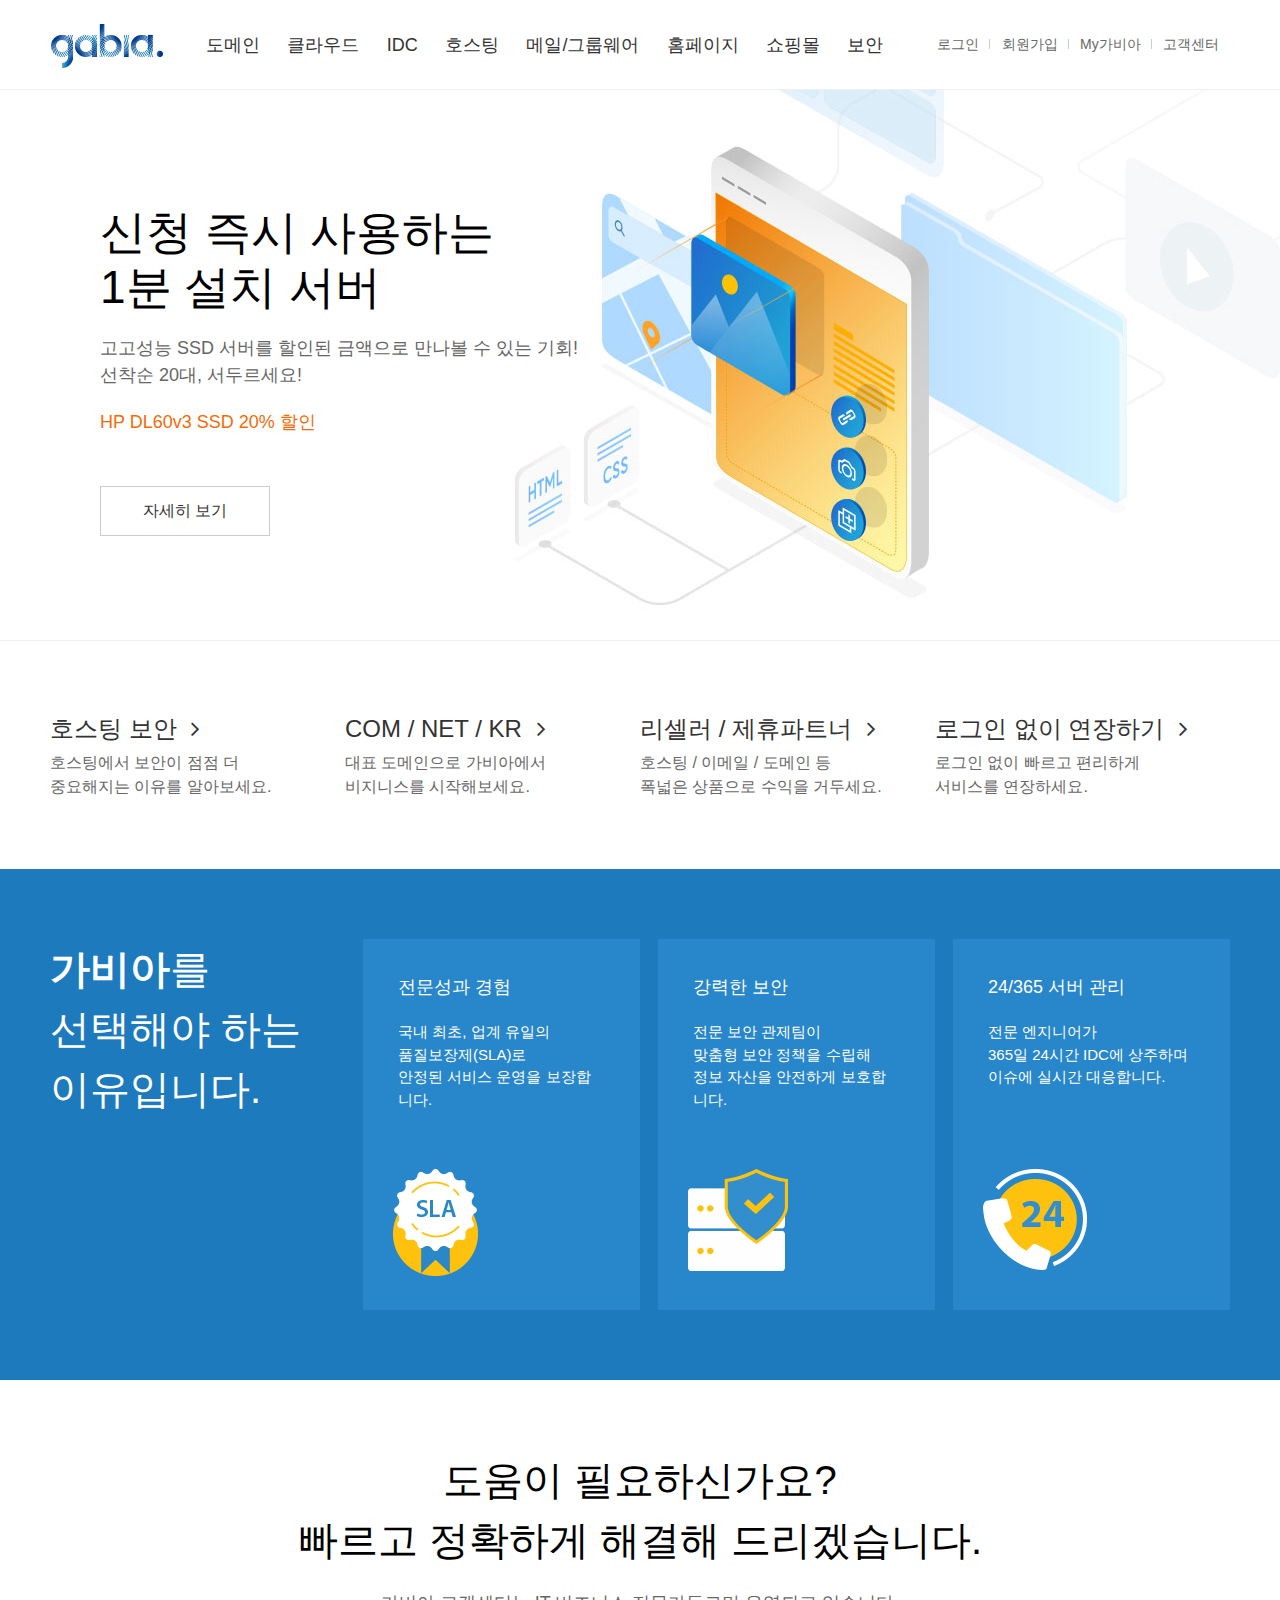
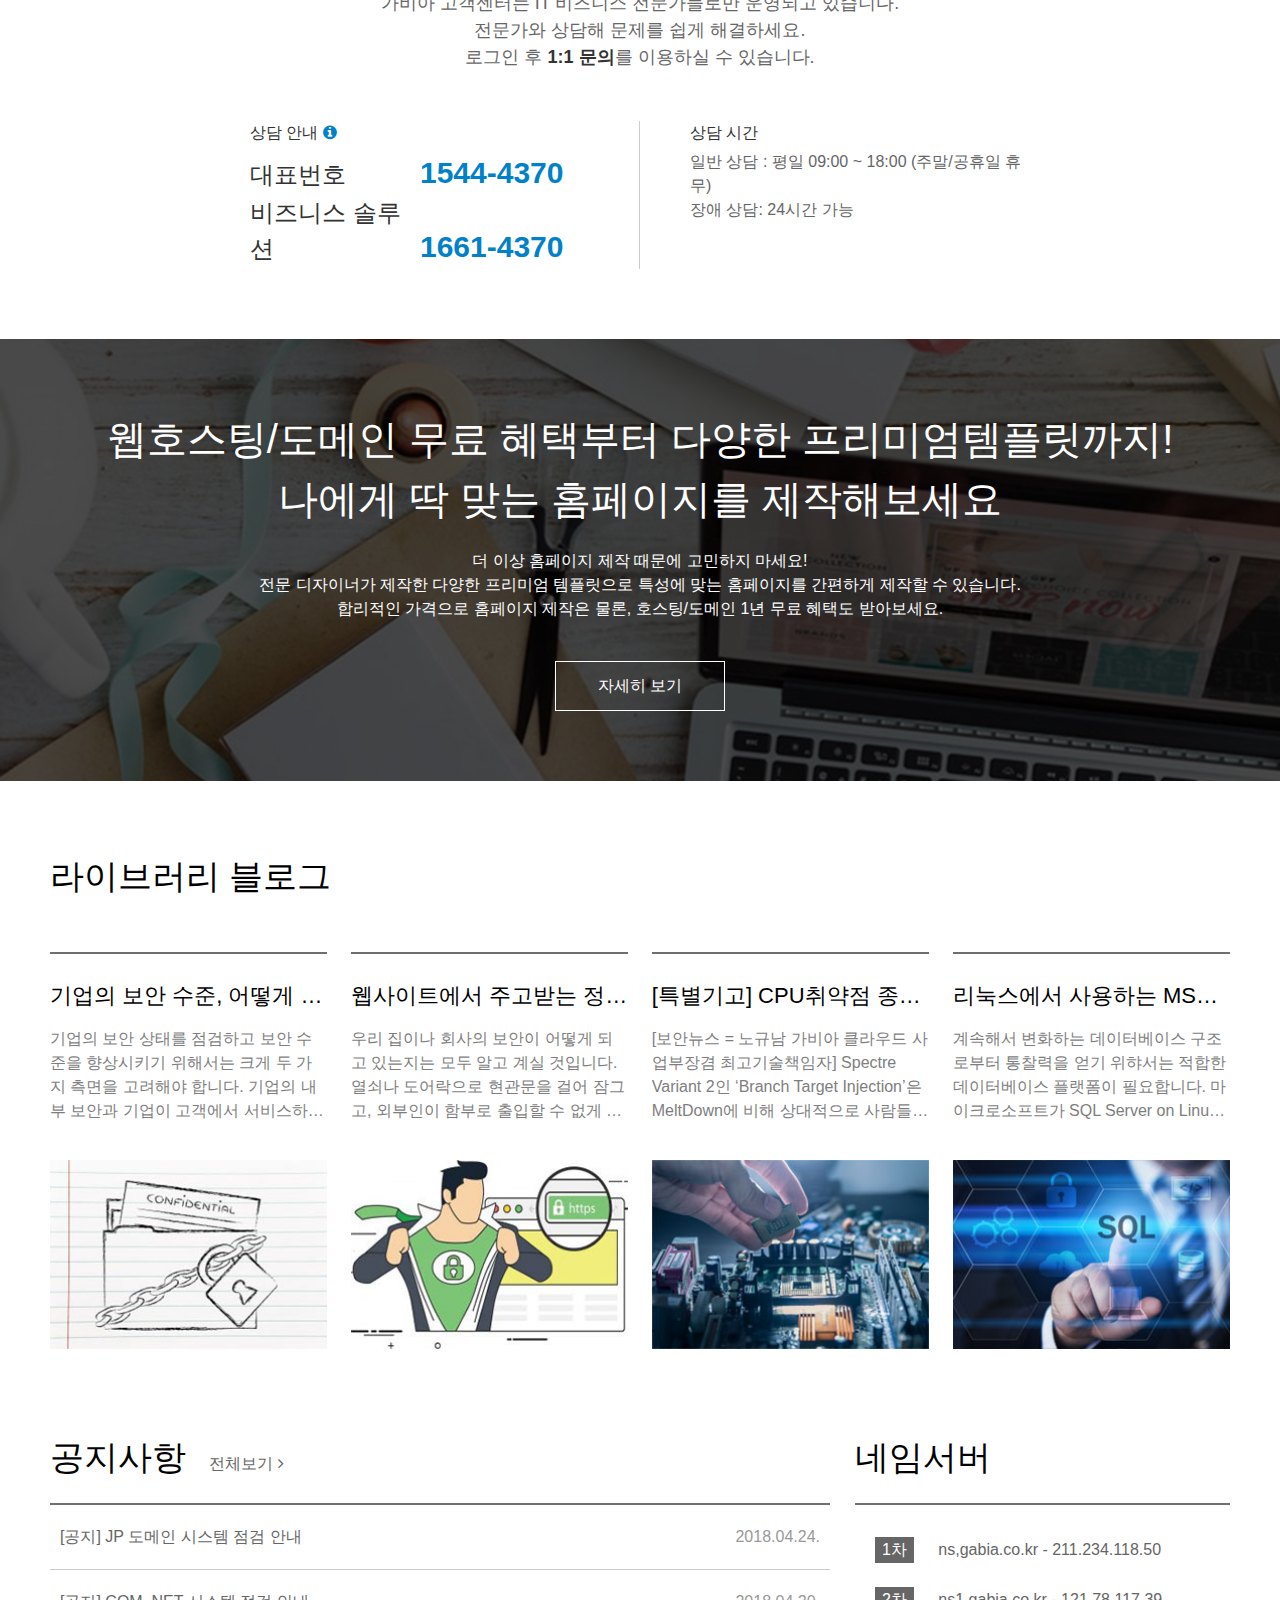
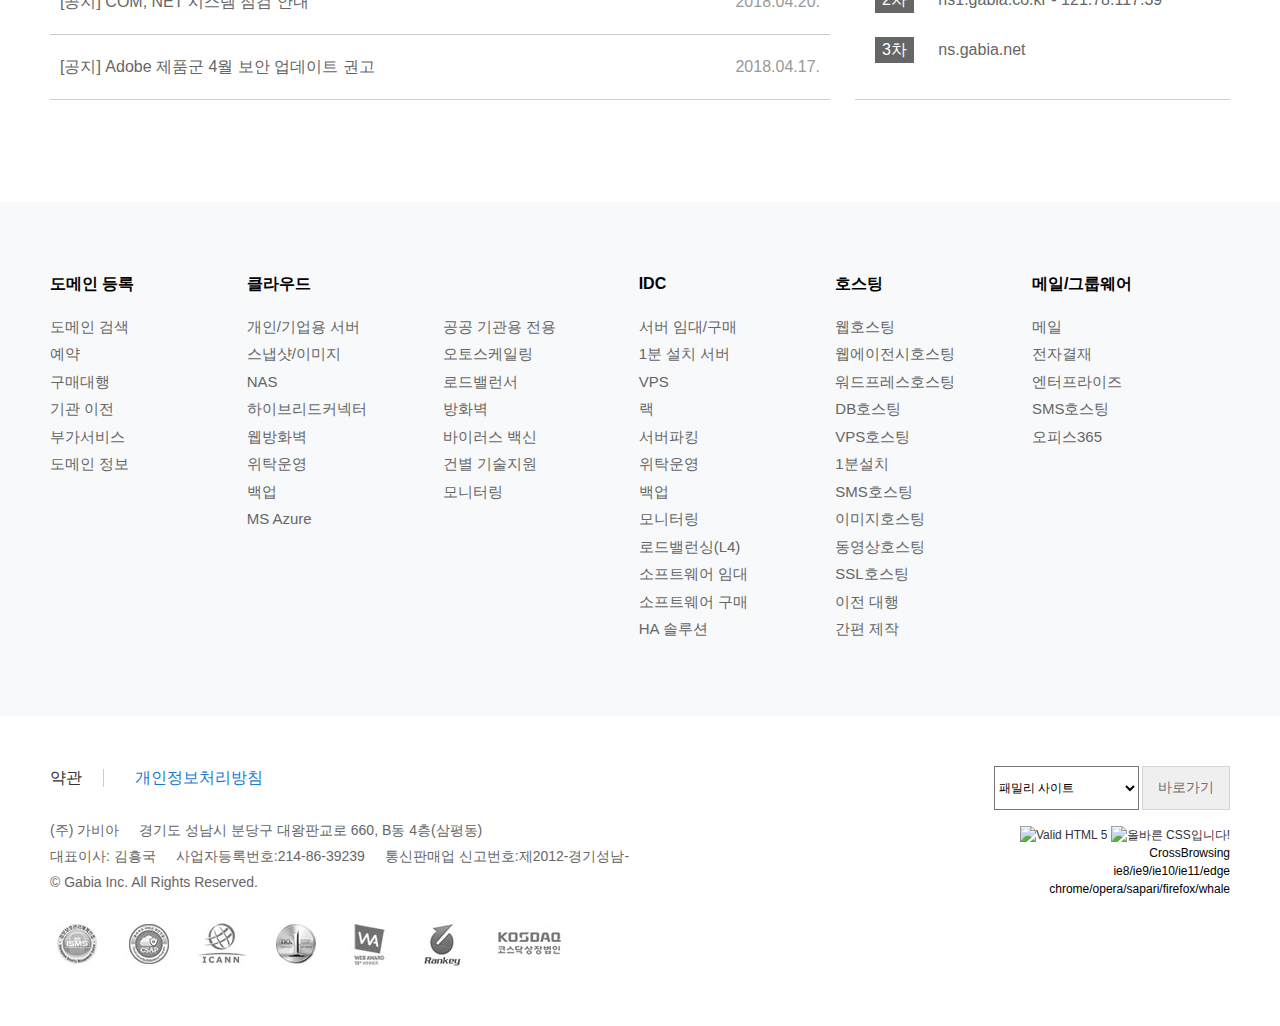
==== gabia/index.html @ d37a765e "v1.0_2018.05.11" ====
<!DOCTYPE html>
<html lang="ko">
<head>
	<meta charset="UTF-8">
	<meta name="author" content="suger104">
	<meta name="description" content="기업사이트 가비아 따라하기 교육 샘플입니다.">
	<meta name="keywords" content="따라하기, 사이트만들기, 기업사이트">
	<title>기업 사이트 샘플</title>

	<!-- style -->
	<link rel="stylesheet" href="assets/css/reset.css">
	<link rel="stylesheet" href="assets/css/style.css">
    
    <!-- font -->
	<link rel="stylesheet" href="assets/css/font-awesome.css">
    
    <!-- html5shiv -->
    <script src="assets/js/html5shiv.js"></script>
    
    <!-- ie check -->
    <script src="assets/js/ie-checker.js"></script>
    
    <!--[If IE 8]>
	    <script type="text/javascript">
	        alert("Please Upgrade Your BROWSER !");
	    </script>
	<![endif]-->
</head>
<body>
	<div id="wrap">
		<header id="header">
			<div class="container">
				<div class="header">
					<h1><img src="assets/img/logo.png" alt="가비아"></h1>
					<nav class="gnb">
						<ul>
							<li><a href="#">도메인</a></li>
							<li><a href="#">클라우드</a></li>
							<li><a href="idc/hosting.html">IDC</a></li>
							<li><a href="#">호스팅</a></li>
							<li><a href="#">메일/그룹웨어</a></li>
							<li><a href="#">홈페이지</a></li>
							<li><a href="#">쇼핑몰</a></li>
							<li><a href="#">보안</a></li>
						</ul>
					</nav>
					<ul class="quick">
						<li><a href="#">로그인</a></li>
						<li><a href="#">회원가입</a></li>
						<li><a href="#">My가비아</a></li>
						<li class="last"><a href="#">고객센터</a></li>
					</ul>
				</div>
			</div>
		</header>
		<!-- //header -->
		<main>
			<section id="banner">
				<div class="container">
					<div class="banner">
						<h2>신청 즉시 사용하는<br>1분 설치 서버</h2>
						<p>고고성능 SSD 서버를 할인된 금액으로 만나볼 수 있는 기회!<br>선착순 20대, 서두르세요!</p>
						<em>HP DL60v3 SSD 20% 할인</em>
						<a href="#" class="view">자세히 보기</a>
					</div>
				</div>
			</section>
			<!-- //banner -->
			<section id="sbanner">
				<div class="container">
					<div class="sbanner">
						<h3 class="ir">호스팅 보안, 리셀러, 로그인 정보</h3>
						<div>
							<a href="#" target="_blank" title="새창">
								<h4>호스팅 보안 <i class="fa fa-angle-right" aria-hidden="true"></i></h4>
								<p>호스팅에서 보안이 점점 더<br>중요해지는 이유를 알아보세요.</p>
							</a>
						</div>
						<div>
							<a href="#" target="_blank" title="새창">
								<h4>COM / NET / KR <i class="fa fa-angle-right" aria-hidden="true"></i></h4>
								<p>대표 도메인으로 가비아에서<br>비지니스를 시작해보세요.</p>
							</a>
						</div>
						<div>
							<a href="#" target="_blank" title="새창">
								<h4>리셀러 / 제휴파트너 <i class="fa fa-angle-right" aria-hidden="true"></i></h4>
								<p>호스팅 / 이메일 / 도메인 등<br>폭넓은 상품으로 수익을 거두세요.</p>
							</a>
						</div>
						<div>
							<a href="#" target="_blank" title="새창">
								<h4>로그인 없이 연장하기 <i class="fa fa-angle-right" aria-hidden="true"></i></h4>
								<p>로그인 없이 빠르고 편리하게<br>서비스를 연장하세요.</p>
							</a>
						</div>
					</div>
				</div>
			</section>
			<!-- //sbanner -->
			<section id="select">
				<div class="container">
					<div class="select">
						<h3><strong>가비아</strong>를<br>선택해야 하는<br>이유입니다.</h3>
						<div class="simg1">
							<h4>전문성과 경험</h4>
							<p>국내 최초, 업계 유일의<br>품질보장제(SLA)로<br>안정된 서비스 운영을 보장합니다.</p>
						</div>
						<div class="simg2">
							<h4>강력한 보안</h4>
							<p>전문 보안 관제팀이<br>맞춤형 보안 정책을 수립해<br>정보 자산을 안전하게 보호합니다.</p>
						</div>
						<div class="simg3">
							<h4>24/365 서버 관리</h4>
							<p>전문 엔지니어가<br>365일 24시간 IDC에 상주하며<br>이슈에 실시간 대응합니다.</p>
						</div>
					</div>
				</div>
			</section>
			<!-- //select -->
			<section id="infor">
				<div class="container">
					<div class="infor">
						<h3>도움이 필요하신가요?<br>빠르고 정확하게 해결해 드리겠습니다.</h3>
						<p>가비아 고객센터는 IT 비즈니스 전문가들로만 운영되고 있습니다.<br>전문가와 상담해 문제를 쉽게 해결하세요.<br>로그인 후 <strong><a href="#">1:1 문의</a></strong>를 이용하실 수 있습니다.</p>
						<div class="infor-box">
							<div  class="in-left">
								<h4>상담 안내<a href="#" title="팝업"><i class="fa fa-info-circle" aria-hidden="true"></i></a></h4>
								<ul>
									<li><em>대표번호</em><strong>1544-4370</strong></li>
									<li><em>비즈니스 솔루션</em><strong>1661-4370</strong></li>
								</ul>
							</div>
							<div class="in-right">
								<h4>상담 시간</h4>
								<ul>
									<li>일반 상담 : 평일 09:00 ~ 18:00 (주말/공휴일 휴무)</li>
									<li>장애 상담: 24시간 가능</li>
								</ul>
							</div>
						</div>
					</div>
				</div>
			</section>
			<!-- //infor -->
			<section id="ad">
				<div class="container">
					<div class="ad">
						<h3>웹호스팅/도메인 무료 혜택부터 다양한 프리미엄템플릿까지!<br>나에게 딱 맞는 홈페이지를 제작해보세요</h3>
						<p>더 이상 홈페이지 제작 때문에 고민하지 마세요!<br>전문 디자이너가 제작한 다양한 프리미엄 템플릿으로 특성에 맞는 홈페이지를 간편하게 제작할 수 있습니다.<br>합리적인 가격으로 홈페이지 제작은 물론, 호스팅/도메인 1년 무료 혜택도 받아보세요.</p>
						<a href="#" class="view" title="새창">자세히 보기</a>
					</div>
				</div>
			</section>
			<!-- //ad -->
			<section id="blog">
				<div class="container">
					<div class="blog">
						<h3>라이브러리 블로그</h3>
						<div class="blog-wrap">
							<div>
								<h4>기업의 보안 수준, 어떻게 높일까?</h4>
								<p>기업의 보안 상태를 점검하고 보안 수준을 향상시키기 위해서는 크게 두 가지 측면을 고려해야 합니다. 기업의 내부 보안과 기업이 고객에서 서비스하는 부분에 대한 보안입니다. [기업내부 ...</p>
								<figure>
									<img src="assets/img/blog_bg1.jpg" alt="기업의 보안 수준과 관련된 이미지">
								</figure>
							</div>
							<div>
								<h4>웹사이트에서 주고받는 정보는 어떻게 보호될까?</h4>
								<p>우리 집이나 회사의 보안이 어떻게 되고 있는지는 모두 알고 계실 것입니다. 열쇠나 도어락으로 현관문을 걸어 잠그고, 외부인이 함부로 출입할 수 없게 통제합니다. 그렇다면 방문하는 웹사이트의 ...</p>
								<figure>
									<img src="assets/img/blog_bg2.jpg" alt="웹사이트에서 주고받는 정보의 보호에 관련된 이미지">
								</figure>
							</div>
							<div>
								<h4>[특별기고] CPU취약점 종합보고서③: Spectre Variant 2</h4>
								<p>[보안뉴스 = 노규남 가비아 클라우드 사업부장겸 최고기술책임자] Spectre Variant 2인 ‘Branch Target Injection’은 MeltDown에 비해 상대적으로 사람들이 덜 인지하는 취약점이다. MeltDown 취약점을 방치할 경우 가능한 상황에 대해서는 ...</p>
								<figure>
									<img src="assets/img/blog_bg3.jpg" alt="CPU취약점 종합보고서3에 관련된 이미지">
								</figure>
							</div>
							<div class="last">
								<h4>리눅스에서 사용하는 MSSQL Server 2017</h4>
								<p>계속해서 변화하는 데이터베이스 구조로부터 통찰력을 얻기 위햐서는 적합한 데이터베이스 플랫폼이 필요합니다. 마이크로소프트가 SQL Server on Linux 2017을 출시하면서, 이제 SQL Server를 리눅스 운영 환경에서 사용할 ...</p>
								<figure>
									<img src="assets/img/blog_bg4.jpg" alt="리눅스에서 사용하는 MSSQL Server 2017에 관련된 이미지">
								</figure>
							</div>
						</div>
						<div class="notice-wrap">
							<div class="nw-left">
								<h3>공지사항</h3>
								<a href="#" class="total">전체보기 <i class="fa fa-angle-right" aria-hidden="true"></i></a>
								<ul>
									<li><a href="#">[공지] JP 도메인 시스템 점검 안내</a><span>2018.04.24.</span></li>
									<li><a href="#">[공지] COM, NET 시스템 점검 안내</a><span>2018.04.20.</span></li>
									<li><a href="#">[공지] Adobe 제품군 4월 보안 업데이트 권고</a><span>2018.04.17.</span></li>
								</ul>
							</div>
							<div class="nw-right">
								<h3>네임서버</h3>
								<ul>
									<li><span>1차</span> ns,gabia.co.kr - 211.234.118.50</li>
									<li><span>2차</span> ns1.gabia.co.kr - 121.78.117.39</li>
									<li><span>3차</span> ns.gabia.net</li>
								</ul>
							</div>
						</div>
					</div>
				</div>
			</section>
			<!-- //blog -->
			<section id="site">
				<h3 class="ir">사이트 전체 메뉴</h3>
				<div class="container">
					<div class="site">
						<div>
							<h4>도메인 등록</h4>
							<ul>
								<li><a href="#">도메인 검색</a></li>
								<li><a href="#">예약</a></li>
								<li><a href="#">구매대행</a></li>
								<li><a href="#">기관 이전</a></li>
								<li><a href="#">부가서비스</a></li>
								<li><a href="#">도메인 정보</a></li>
							</ul>
						</div>
						<div class="site-2">
							<h4>클라우드</h4>
							<ul>
								<li><a href="#">개인/기업용 서버</a></li>
								<li><a href="#">공공 기관용 전용</a></li>
								<li><a href="#">스냅샷/이미지</a></li>
								<li><a href="#">오토스케일링</a></li>
								<li><a href="#">NAS</a></li>
								<li><a href="#">로드밸런서</a></li>
								<li><a href="#">하이브리드커넥터</a></li>
								<li><a href="#">방화벽</a></li>
								<li><a href="#">웹방화벽</a></li>
								<li><a href="#">바이러스 백신</a></li>
								<li><a href="#">위탁운영</a></li>
								<li><a href="#">건별 기술지원</a></li>
								<li><a href="#">백업</a></li>
								<li><a href="#">모니터링</a></li>
								<li><a href="#">MS Azure</a></li>
							</ul>
						</div>
						<div>
							<h4>IDC</h4>
							<ul>
								<li><a href="#">서버 임대/구매</a></li>
								<li><a href="#">1분 설치 서버</a></li>
								<li><a href="#">VPS</a></li>
								<li><a href="#">랙</a></li>
								<li><a href="#">서버파킹</a></li>
								<li><a href="#">위탁운영</a></li>
								<li><a href="#">백업</a></li>
								<li><a href="#">모니터링</a></li>
								<li><a href="#">로드밸런싱(L4)</a></li>
								<li><a href="#">소프트웨어 임대</a></li>
								<li><a href="#">소프트웨어 구매</a></li>
								<li><a href="#">HA 솔루션</a></li>
							</ul>
						</div>
						<div>
							<h4>호스팅</h4>
							<ul>
								<li><a href="#">웹호스팅</a></li>
								<li><a href="#">웹에이전시호스팅</a></li>
								<li><a href="#">워드프레스호스팅</a></li>
								<li><a href="#">DB호스팅</a></li>
								<li><a href="#">VPS호스팅</a></li>
								<li><a href="#">1분설치</a></li>
								<li><a href="#">SMS호스팅</a></li>
								<li><a href="#">이미지호스팅</a></li>
								<li><a href="#">동영상호스팅</a></li>
								<li><a href="#">SSL호스팅</a></li>
								<li><a href="#">이전 대행</a></li>
								<li><a href="#">간편 제작</a></li>
							</ul>
						</div>
						<div>
							<h4>메일/그룹웨어</h4>
							<ul>
								<li><a href="#">메일</a></li>
								<li><a href="#">전자결재</a></li>
								<li><a href="#">엔터프라이즈</a></li>
								<li><a href="#">SMS호스팅</a></li>
								<li><a href="#">오피스365</a></li>
							</ul>
						</div>
					</div>
				</div>
			</section>
			<!-- //site -->
		</main>
		<footer id="footer">
			<h3 class="ir">푸터 정보</h3>
			<div class="container">
				<div class="footer">
					<ul class="policy">
						<li><a href="#">약관</a></li>
						<li class="last"><a href="#">개인정보처리방침</a></li>
					</ul>
					<address class="address">
						<p><span>(주) 가비아</span>경기도 성남시 분당구 대왕판교로 660, B동 4층(삼평동)</p>
						<p><span>대표이사: 김흥국</span><span>사업자등록번호:214-86-39239</span>통신판매업 신고번호:제2012-경기성남-</p>
						<p>&copy; Gabia Inc. All Rights Reserved.</p>
					</address>
					<ul class="icon">
						<li><img src="assets/img/footer-bg1.jpg" alt="아이콘 설명1"></li>
						<li><img src="assets/img/footer-bg2.jpg" alt="아이콘 설명2"></li>
						<li><img src="assets/img/footer-bg3.jpg" alt="아이콘 설명3"></li>
						<li><img src="assets/img/footer-bg4.jpg" alt="아이콘 설명4"></li>
						<li><img src="assets/img/footer-bg5.jpg" alt="아이콘 설명5"></li>
						<li><img src="assets/img/footer-bg6.jpg" alt="아이콘 설명6"></li>
						<li><img src="assets/img/footer-bg7.jpg" alt="아이콘 설명7"></li>
					</ul>
					<div class="family">
						<label for="family-site" class="ir">패밀리 사이트</label>
						<select id="family-site" title="가비아 패밀리 사이트 목록 바로가기">
							<option value="http://naver.com">패밀리 사이트</option>
							<option value="http://naver.com">기업 도메인</option>
							<option value="http://naver.com">하이웍스</option>
							<option value="http://naver.com">IX서비스</option>
						</select>
						<button type="button" class="family-btn">바로가기</button>
					</div>
                    <div class="w3c">
                        <a href="http://validator.kldp.org/check?uri=referer"
                          onclick="this.href=this.href.replace(/referer$/,encodeURIComponent(document.URL))"><img
                          src="//validator.kldp.org/w3cimgs/validate/html5-blue.png" alt="Valid HTML 5" height="15" width="80"></a>
                        <a href="http://css-validator.kldp.org/check/referer">
                            <img style="border:0;width:80px;height:15px"
                                src="http://validator.kldp.org/w3cimgs/validate/css-green.png"
                                alt="올바른 CSS입니다!" />
                        </a>
                        <p>CrossBrowsing<br>ie8/ie9/ie10/ie11/edge<br>chrome/opera/sapari/firefox/whale</p>
                    </div>
				</div>
			</div>
		</footer>
		<!-- //footer -->
	</div>
	<!-- //wrap -->
</body>
</html>
---- gabia/assets/css/style.css ----
/* layout */
#wrap {}
/*
#wrap {background: #000;}
.ie8 #wrap {background: blue;}
.ie9 #wrap {background: red;}
.ie10 #wrap {background: #555;}
.ie11 #wrap {background: #999;}*/
#header {height:89px; border-bottom:1px solid #efefef;}
#banner {height:550px; background:url(../img/banner-bg1.jpg) no-repeat center top;}
#sbanner {border-top:1px solid #efefef;}
#select {background-color:#1d7abd;}
#infor {}
#ad {position:relative; background:url(../img/ad_bg.jpg) no-repeat; background-size: cover; z-index:1;}
#ad:before {content: ''; width:100%; height:100%; background-color:rgba(0,0,0,0.7); position:absolute; left:0; top:0;}
#blog {}
#site {background-color:#f8f9fa;}
#footer {}

/* container */
.container {width:1180px; height: inherit; /*background-color:rgba(0,0,0,0.5);*/ margin: 0 auto;}

/* header */
.header {overflow:hidden;}
.header h1 {float:left; padding-top:24px; padding-right:30px;}
.header a:hover {color:#1d7abd;}
.header .gnb {float:left;}
.header .gnb li {display: inline;}
.header .gnb li a {font-size:18px; padding:32px 12px; display:inline-block;}
.header .quick {float:right;}
.header .quick li {position:relative; display:inline;}
.header .quick li:before {content: ''; width:1px; height:10px; background-color:#ccc; position:absolute; right:0; top:1px;}
/*.header .quick li:last-child:before {width:0px; height:0px;}*/
.header .quick li.last:before {width:0px; height:0px;}
.header .quick li a {font-size:14px; padding:34px 11px 34px 8px; display:inline-block; color:#676767;}
.header .quick li a:hover {color:#1d7abd;}

/* banner */
.banner {padding: 115px 50px;}
.banner h2 {font-size:46px; line-height:55px;}
.banner p {font-size:18px; padding:20px 0; color:#666; font-weight:300;}
.banner em {font-size:18px; color:#f66b05; display:block;}
.banner .view {font-size:16px; display:inline-block; margin-top:50px; border:1px solid #ccc; background-color:#fff; padding:12px 42px; transition: all 0.3s ease;}
.banner .view:hover {background-color:#000; color:#fff;}

/* sbanner */
.sbanner {overflow:hidden; padding:70px 0;}
.sbanner>div {float:left; width:25%;}
.sbanner>div h4 {font-size:24px; padding-bottom:4px;}
.sbanner>div h4 i {padding-left:8px;}
.sbanner>div h4:hover {text-decoration: underline;}
.sbanner>div p {font-size:16px; color:#676767;}

/* select */
.select {overflow:hidden; padding:70px 0px; color:#fff;}
.select h3 {float:left; width:25%; font-size:40px;}
.select>div {float:left; width:17.5%; height:300px; margin-left:1.5%; padding:3%;}
.select>div.simg1 {background:#2886ca url(../img/select-bg1.png) no-repeat 30px 230px;}
.select>div.simg2 {background:#2886ca url(../img/select-bg2.png) no-repeat 30px 230px;}
.select>div.simg3 {background:#2886ca url(../img/select-bg3.png) no-repeat 30px 230px;}
.ie8 .select>div.simg1 {background:#2886ca url(../img/select-bg1-ie8.png) no-repeat 30px 230px;}
.ie8 .select>div.simg2 {background:#2886ca url(../img/select-bg2-ie8.png) no-repeat 30px 230px;}
.ie8 .select>div.simg3 {background:#2886ca url(../img/select-bg3-ie8.png) no-repeat 30px 230px;}
.select>div h4 {font-size:18px; padding-bottom:20px;}
.select>div p {font-size:15px; color:#ffffff;}

/* infor */
.infor {padding:70px 0;}
.infor h3 {font-size:40px; text-align: center; font-weight:400; padding-bottom:20px;}
.infor p {font-size:18px; text-align: center; color:#666; padding-bottom:50px;}
.infor p strong a:hover {text-decoration: underline;}
.infor .infor-box {overflow:hidden; padding:0 200px;}
.infor .infor-box  h4 {font-size:16px; color:#333; padding-bottom:5px;}
.infor .infor-box .in-left {float:left; width:50%; border-right:1px solid #ccc; box-sizing: border-box;}
.infor .infor-box .in-left h4 i {padding-left:5px; color:#0081c8;}
.infor .infor-box .in-left em {font-size:24px; color:#333; width:170px; display:inline-block;}
.infor .infor-box .in-left strong {font-size:30px; color:#0081c8;}
.infor .infor-box .in-right {float:left; width:50%; padding-left:50px; box-sizing: border-box;}
.infor .infor-box .in-right li {font-size:16px; color:#666;}

/* ad */
.ad {text-align:center; padding:70px 0; color:#fff; z-index:10; position:relative;}
.ad h3 {font-size:40px; padding-bottom:20px;}
.ad p {font-size:16px; padding-bottom:40px;}
.ad .view {font-size:16px; color:#fff; border:1px solid #fff; padding:12px 42px; display:inline-block; transition: all 0.3s ease;}
.ad .view:hover {background-color:#fff; color:#666;}

/* blog */
.blog {padding:70px 0;}
.blog h3 {font-size:34px; margin-bottom:50px;}
.blog .blog-wrap {overflow:hidden; height:450px; margin-bottom:30px;}
.blog .blog-wrap > div {float:left; border-top:2px solid #6f6f6f; width:23.5%; margin-right:2%;}
/*.blog .blog-wrap > div:last-child {margin-right:0%;}*/
.blog .blog-wrap > .last {margin-right:0%;}
.blog .blog-wrap > div h4{font-size:22px; padding:25px 0 15px; overflow:hidden; text-overflow: ellipsis; white-space: nowrap;}
.blog .blog-wrap > div p {font-size:16px; color:#7e7e7e; margin-bottom:40px; height:93px; overflow: hidden; text-overflow: ellipsis; display: -webkit-box; -webkit-line-clamp: 4; -webkit-box-orient: vertical;}
.blog .blog-wrap > div figure img {width:100%;}
.blog .notice-wrap {overflow:hidden;}
.blog .notice-wrap .nw-left {float:left; width:780px;}
.blog .notice-wrap .nw-left h3 {display:inline-block; font-size:34px; margin-bottom:20px;  margin-right:20px;}
.blog .notice-wrap .nw-left .total {font-size:16px; color:#666;}
.blog .notice-wrap .nw-left ul {border-top:2px solid #6f6f6f;}
.blog .notice-wrap .nw-left ul li {overflow:hidden; border-bottom:1px solid #ccc; padding:20px 10px; font-size:16px;}
.blog .notice-wrap .nw-left ul li a {float:left; width:80%; color:#666;}
.blog .notice-wrap .nw-left ul li span {float:right; width:20%; text-align: right; color:#999;}
.blog .notice-wrap .nw-right {float:right; width:375px; height:300px;}
.blog .notice-wrap .nw-right h3 {font-size:34px; margin-bottom:20px;}
.blog .notice-wrap .nw-right ul {border-top:2px solid #6f6f6f; border-bottom:1px solid #ccc; padding:20px; height:154px;}
.blog .notice-wrap .nw-right ul li {padding:12px 0px; font-size:16px; color:#666;}
.blog .notice-wrap .nw-right ul li span {display:inline-block; background-color:#666; padding:1px 7px; color:#fff; margin-right:20px;}

/* site */
.site {overflow:hidden; padding:70px 0;}
.site>div {float:left; width:16.666%;}
.site .site-2 {overflow:hidden; width:33.222%;}
.site .site-2 ul li {width:50%; float:left;}
.site>div h4 {font-size:16px; font-weight:bold; margin-bottom:20px;}
.site>div ul li {padding-bottom:5px;}
.site>div ul li a {font-size:15px; color:#666;}

/* footer */
.footer {position:relative; padding:50px 0;}
.footer .policy {padding-bottom:30px;}
.footer .policy li {position:relative; display:inline; margin-right:50px;}
.footer .policy li a {font-size:16px;}
/*.footer .policy li:last-child a {color:#1d7acb;}*/
.footer .policy li.last a {color:#1d7acb;}
.footer .policy li:first-child:before {content: ''; width:1px; height:18px; background-color:#ccc; position:absolute; left:53px; top:-3px;}
.footer .address p {font-size:14px; padding-bottom:5px; color:#666;}
.footer .address p span {padding-right:20px;}
.footer .icon {overflow:hidden;}
.footer .icon li {float:left; margin-top:20px; margin-right:20px;}
.footer .family {position:absolute; right:0; top:50px;}
.footer .family select {background-color:#fff; width:145px; height:44px;}
.footer .family .family-btn {padding:10px 15px 11px; border:1px solid #cfd5da; font-size:14px; color:#707070;}
.ie8 .footer .family .family-btn {vertical-align:15px;}
.footer .w3c {overflow: hidden; position: absolute; right:0; top:110px; text-align:right;}

/* sub page */
#sub-banner {background: url(../img/server-bg1.png) repeat-x center top;}
#sub-banner.mail-bg {background: url(../img/mail-bg1.png) repeat-x center top;}
#sub-banner.service-bg {background: url(../img/service-bg1.png) repeat-x center top;}
#sub-banner.hosting-bg {background: url(../img/hosting-bg1.png) repeat-x center top;}

/* sub page layout  */
#product-table {}

/* sub-banner */
.sub-banner {overflow: hidden; padding: 80px 0;}
.sub-banner .sb-left {float:left; width: 760px;}
.sub-banner .sb-left h2 {font-size: 40px; color:#fff;}
.sub-banner .sb-left p {font-size: 16px; color:#fff;}
.sub-banner .sb-right {float:right; width: 410px; padding-top: 15px;}
.sub-banner .sb-right li {display: inline-block; margin-left: 10px;}
.sub-banner .sb-right li a {display: inline-block; font-size: 18px; color:#fff; border: 2px solid #b2ddf9; border-radius: 50px; width: 65px; height: 50px; color:#b2ddf9; line-height: 50px; padding-left: 55px;}
.sub-banner .sb-right li.ic1 a {background: url(../img/ico_subtop_spec.png) no-repeat 16px 13px;}
.sub-banner .sb-right li.ic2 a {background: url(../img/ico_subtop_feature.png) no-repeat 16px 13px;}
.sub-banner .sb-right li.ic3 a {background: url(../img/ico_subtop_faq.png) no-repeat 16px 13px;}
.sub-banner .sb-right li a:hover {color:#fff; border-color:#fff;}

/* product-table */
.product-table {padding: 80px 0;}
.product-table .more {text-align: center; padding: 20px 0 40px; padding: 14px;}
.product-table .list {}
.product-table .list li {position: relative; font-size: 14px; line-height: 28px; padding-left: 10px;}
.product-table .list li:before {content: ''; width: 3px; height: 3px; background-color: #333; position: absolute; left: 0; top: 12px; border-radius: 50%;}
.product-table .list .help {font-size: 18px;}
/*
.product-table .product-notice {margin-top: 30px;}
.product-table .product-notice li {position: relative; font-size: 16px; color:#666; padding-left: 10px;}
.product-table .product-notice li:before {content: ''; width:3px; height:3px; background-color:#333; position:absolute; left:0; top:10px;}
.product-table .product-notice li a {font-size: 18px; color:#000;}
.product-table .product-notice li a:hover {text-decoration: underline;}
*/

/* table-title1 */
.table-title1 {position: relative; padding-bottom: 20px;}
.table-title1 li {display: inline;}
.table-title1 li a {font-size: 18px; color:#999; padding: 0 10px;}
.table-title1 li.active a {color:#333;}
.table-title1 .detail {position: absolute; right: 0; top: 0; font-size: 18px; color:#1d7abd;}

/* table-style1 */
.table-style1 {}
.table-style1 table {border-top:2px solid #6f6f6f; border-bottom: 1px solid #9a9a9a; font-size: 16px; text-align: center; color:#666;}
.table-style1 table thead th {background-color: #f9fafc; padding: 20px 30px; border-right: 1px solid #e4e4e4; border-bottom: 1px solid #ccc;}
.table-style1 table thead th:last-child {border-right: 0;}
.table-style1 table tbody td {padding: 20px 30px; border-right: 1px solid #e4e4e4; border-bottom: 1px solid #e4e4e4;}
.table-style1 table tbody td:last-child {border-right: 0;}

.table-style1 .left {text-align: left;}
.table-style1 .center {text-align: center;}
.table-style1 .black {color: #000;}
.table-style1 .hot {background-color: #ff9900; color:#fff; font-size: 14px; padding: 2px 10px 0 10px; display: inline-block; vertical-align: 4px; line-height: 20px;}
.table-style1 .large {font-size: 28px; line-height: 38px;}
.table-style1 .small {font-size: 12px;}
.table-style1 .view {display: inline-block; padding: 5px 45px; color:#fff; background-color: #3090d6; font-size: 16px;}

/*
.table-style1 {}
.table-style1 table {border-top: 2px solid #6f6f6f; border-bottom: 1px solid #9a9a9a; text-align:center;}
.table-style1 table thead tr {border-bottom: 1px solid #ccc;}
.table-style1 table thead th {font-size: 16px; background-color: #f9fafc; padding: 20px; border-left: 1px solid #ccc;}
.table-style1 table thead th:first-child {text-align: left; border-left: 0px;}
.table-style1 table tbody tr {border-bottom: 1px solid #e4e4e4;}
.table-style1 table tbody td {padding: 20px;  border-left: 1px solid #ccc; font-size: 16px; color:#666;}
.table-style1 table tbody tr .one {border-left: 0px; text-align: left; font-size: 27px; color:#000;}
.table-style1 table tbody tr .one span{vertical-align:6px; display: inline-block; border:1px solid #ff9900; background-color: #ff9900; font-size: 14px; color:#fff; padding: 0 5px; }
.table-style1 table tbody tr .two {text-align: left; }
.table-style1 table tbody tr .two ul {padding-left: 50px;}
.table-style1 table tbody tr .two li {text-indent:-45px;}
.table-style1 table tbody tr .two li span {color:#000;}
.table-style1 table tbody tr .five {font-size: 24px; color:#000;}
.table-style1 table tbody tr .five span {font-size: 14px;}
.table-style1 table tbody tr .five a {display: block; font-size: 17px; border: 1px solid #3090d6; background: #3090d6; color:#fff; padding: 7px 0; margin-top: 10px;}
.table-style1 table tbody tr .five a:hover {border: 1px solid #b2ddf9; background-color: #b2ddf9;}
.table-style1 .more {display: block; margin: 0 auto; width: 60px; font-size: 16px; color:#333; padding: 20px 0;}
*/

/* table-style2 */
.table-style2 {}

/* table-style3 */
.table-style3 {}


/* sub-select */
#sub-select {background-color: #1d7abd;}

.sub-select {overflow: hidden; padding:70px 0px; color:#fff;}
.sub-select h3 {float:left; width: 34%;  font-size:40px;}
.sub-select>div {float:left; width: 25.5%; height:300px; margin-left: 1.5%; padding: 3%;}
.sub-select>div.simg1 {background: #2886ca url(../img/sub-select-bg1.png) no-repeat 35px 50px;}
.sub-select>div.simg2 {background: #2886ca url(../img/sub-select-bg2.png) no-repeat 35px 50px;}
.sub-select>div a {display: inline-block; font-size:18px; color:#fff; padding-top: 160px;}
.sub-select>div a:hover {text-decoration: underline;}
.sub-select>div p {font-size:15px; color:#ffffff; padding-top: 10px;}

/* sub-infor */
#sub-infor {}

.sub-infor {padding:70px 0;}
.sub-infor h3 {font-size:36px; text-align: center; font-weight:400; padding-bottom:30px;}
.sub-infor a {display: block; margin: 0 auto; border: 1px solid #000; font-size:16px; padding: 12px 35px; width: 70px; text-align: center; transition: all 0.3s ease;}
.sub-infor a:hover {border: 1px solid #000; background-color: #000; color:#fff;}
.sub-infor .infor-box {overflow: hidden; padding: 40px 130px 0 130px;}
.sub-infor .infor-box>div {float:left; overflow: hidden; width:50%; box-sizing: border-box;}
.sub-infor .infor-box .infor-left h4 {float:left; background-color: #1d7abd; border-radius: 50%; width: 110px; height: 80px;  color:#fff; font-size: 16px; text-align: center; padding-top: 30px;}
.sub-infor .infor-box>div ul {float:left; padding: 20px;}
.sub-infor .infor-box>div li {padding: 5px 0;}
.sub-infor .infor-box .infor-left li em {font-size:16px; color:#333; width:150px; display:inline-block;}
.sub-infor .infor-box>div li strong {font-size:17px; color:#0081c8;}
.sub-infor .infor-box .infor-right h4 {float:left; background-color: #1d7abd; border-radius: 50%; width: 110px; height: 90px;  color:#fff; font-size: 16px; text-align: center; padding-top: 20px;}
.sub-infor .infor-box .infor-right li em {font-size:17px; color:#333; width:80px; display:inline-block;}
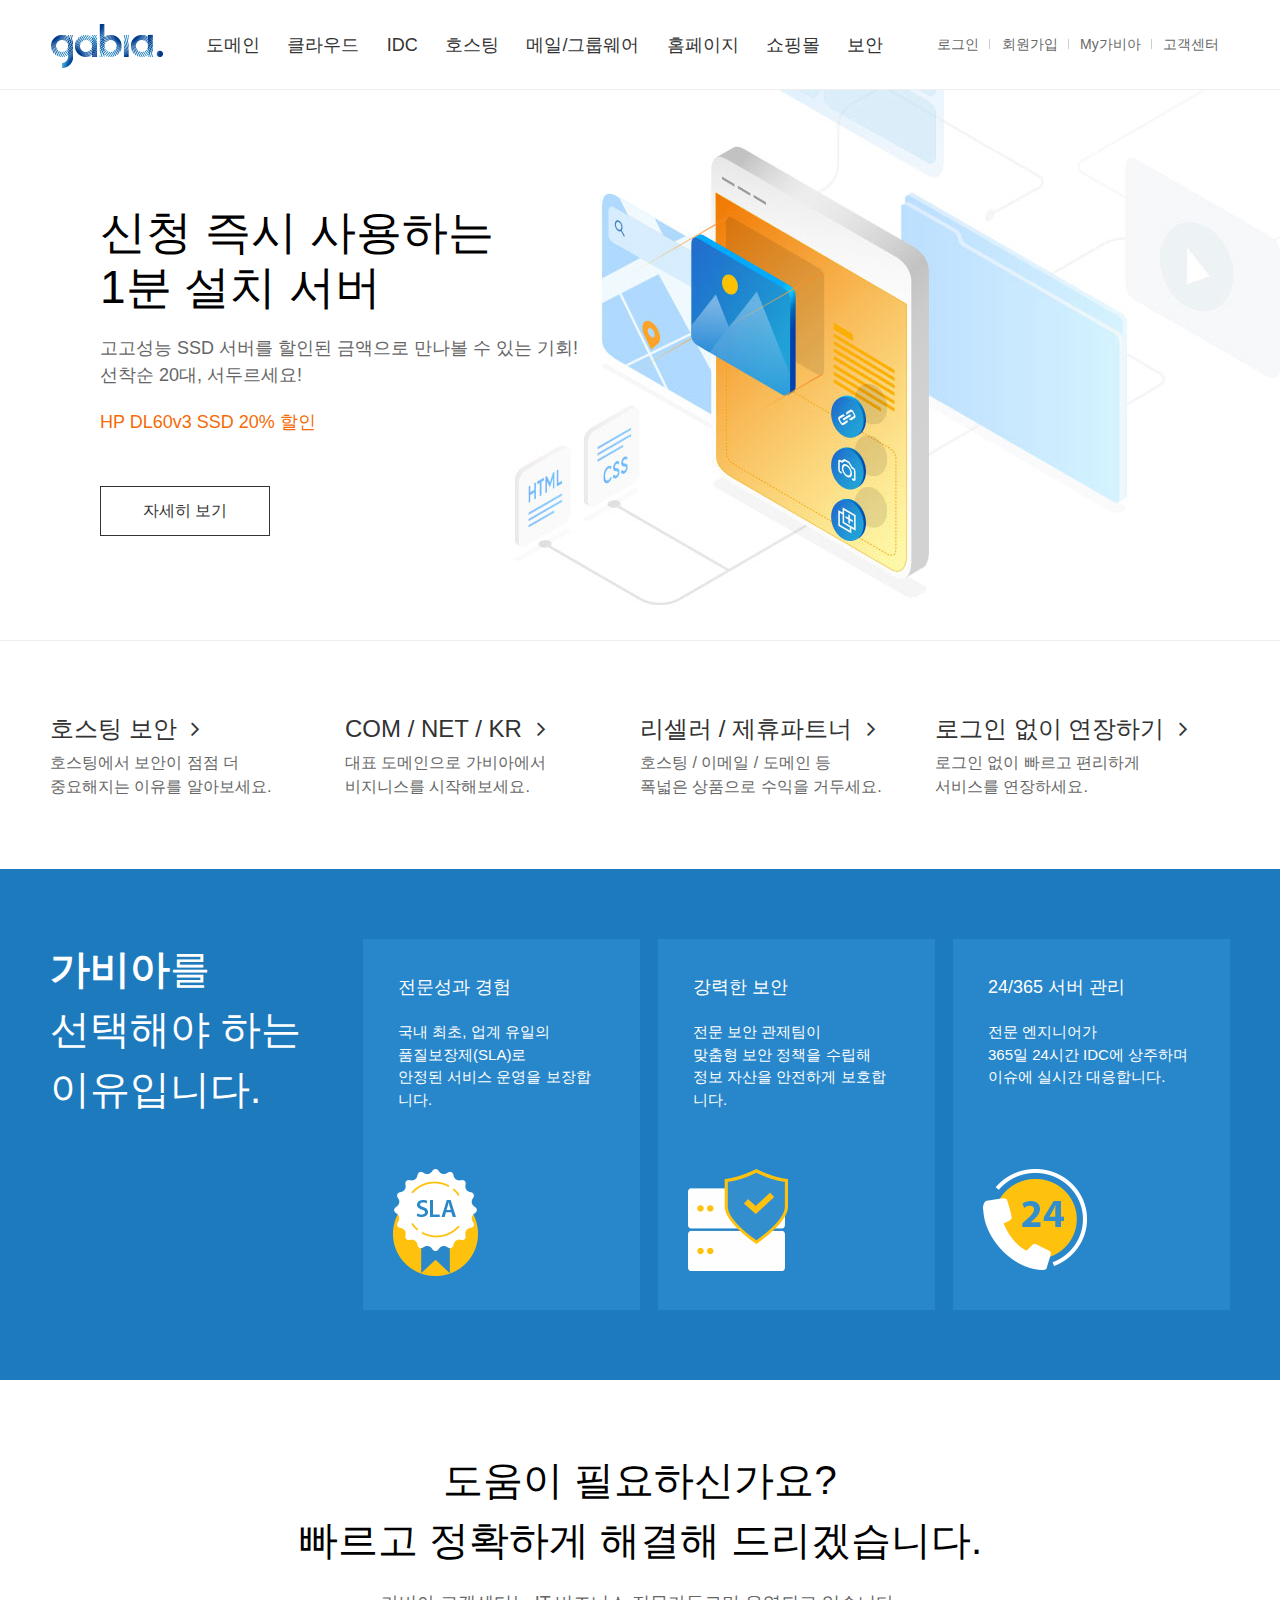
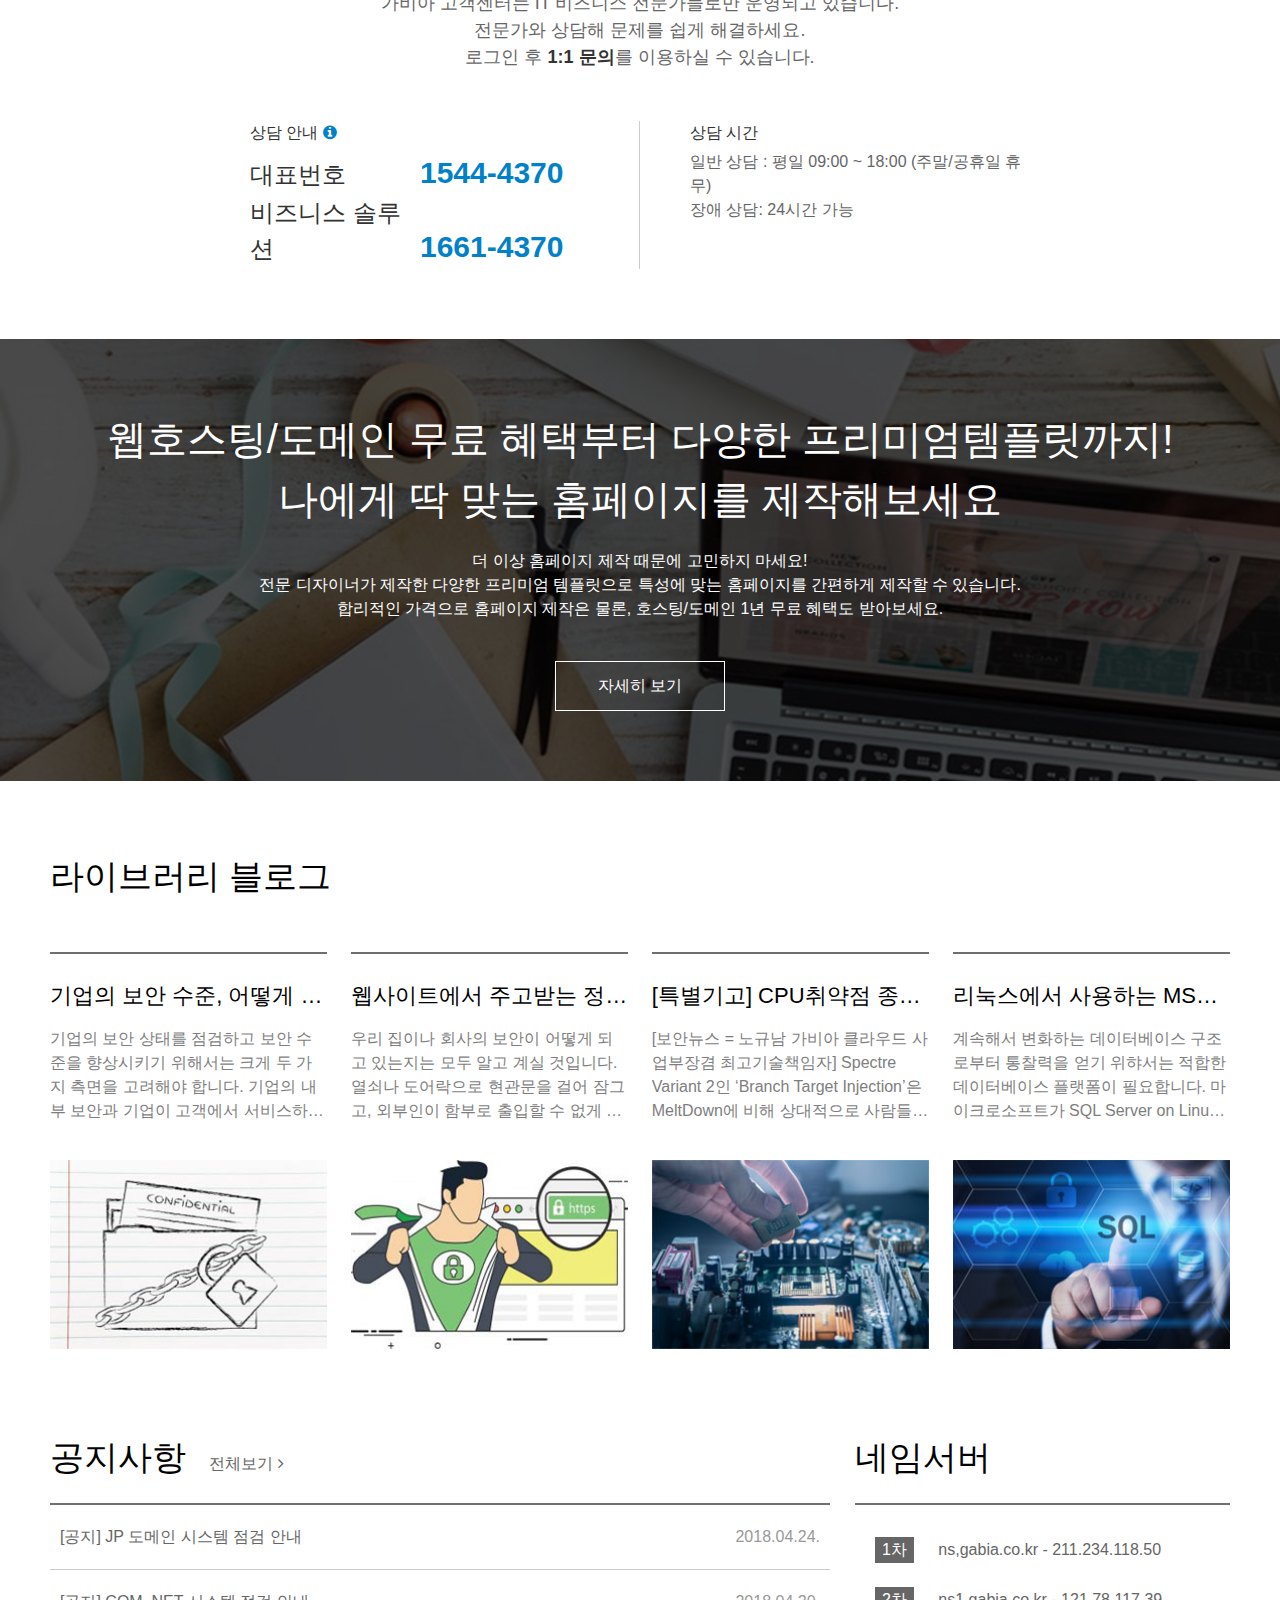
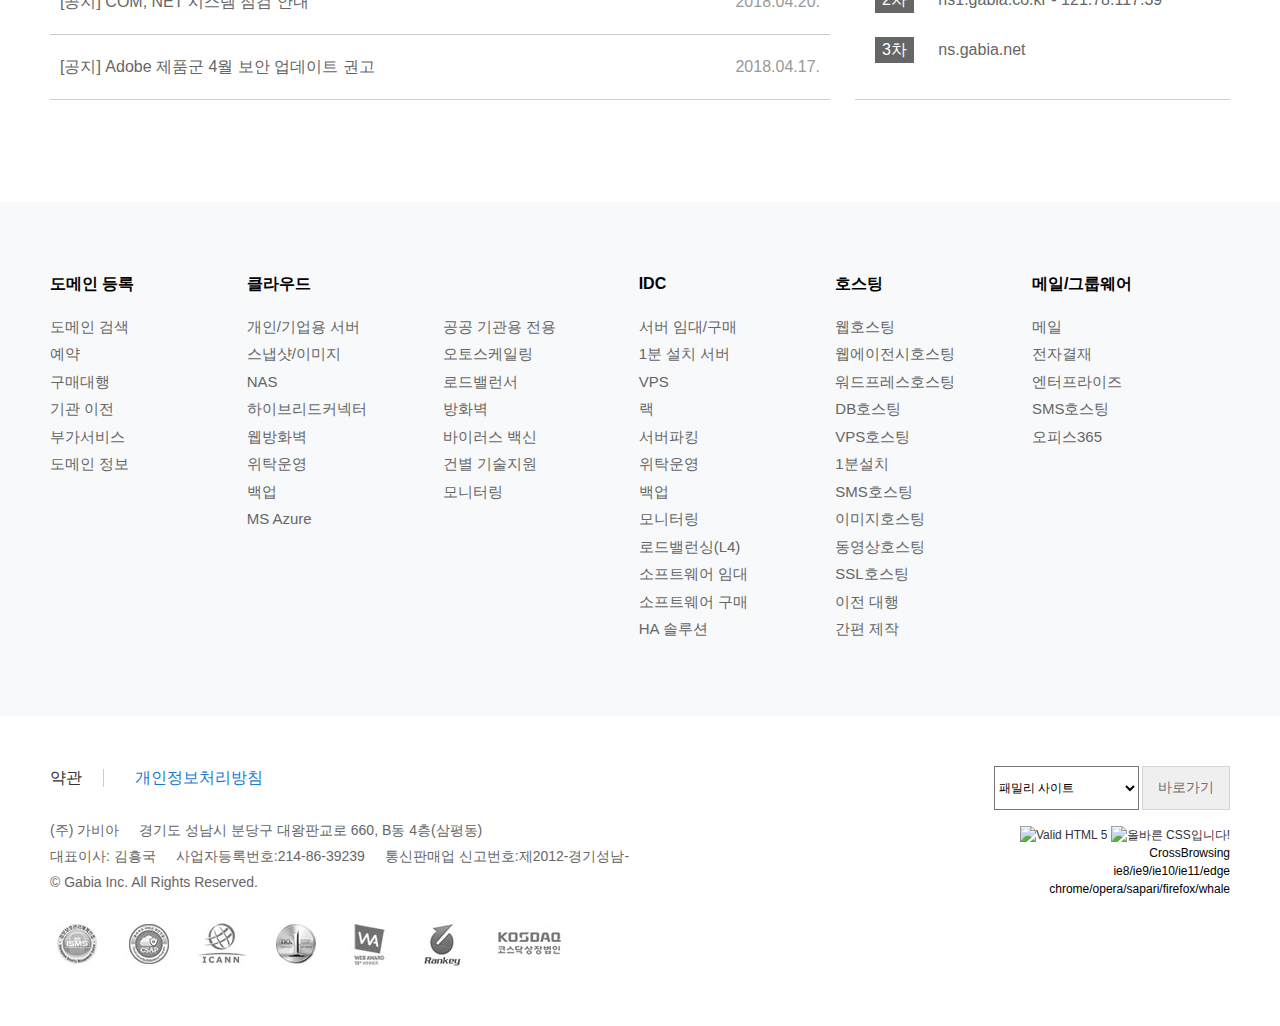
==== commit a0644dcd: "v1.0_2018.05.11" ====
--- a/gabia/index.html
+++ b/gabia/index.html
@@ -27,6 +27,13 @@
 	<![endif]-->
 </head>
 <body>
+
+	<div class="skip">
+		<a href="#blog">블로그</a>
+		<a href="#site">사이트맵</a>
+	</div>
+
+
 	<div id="wrap">
 		<header id="header">
 			<div class="container">
--- a/gabia/assets/css/style.css
+++ b/gabia/assets/css/style.css
@@ -1,4 +1,4 @@
-/* layout */
+/* main layout */
 #wrap {}
 /*
 #wrap {background: #000;}
@@ -17,8 +17,23 @@
 #site {background-color:#f8f9fa;}
 #footer {}
 
+/* sub page layout */
+#sub-banner {background: url(../img/server-bg1.png) repeat-x center top;}
+#sub-banner.mail-bg {background: url(../img/mail-bg1.png) repeat-x center top;}
+#sub-banner.service-bg {background: url(../img/service-bg1.png) repeat-x center top;}
+#sub-banner.hosting-bg {background: url(../img/hosting-bg1.png) repeat-x center top;}
+#product-table {}
+#select2 {background-color:#1d7abd;}
+#select5 {background-color:#1d7abd;}
+#infor2 {}
+
 /* container */
 .container {width:1180px; height: inherit; /*background-color:rgba(0,0,0,0.5);*/ margin: 0 auto;}
+
+/* skip */
+.skip {position: relative;}
+.skip a {position: absolute; left: 0; top: -50px; width: 140px; border:1px solid #444; background-color: #333; color:#fff; text-align: center; padding: 10px 0;}
+.skip a:focus, .skip a:active {top:0;}
 
 /* header */
 .header {overflow:hidden;}
@@ -40,7 +55,7 @@
 .banner h2 {font-size:46px; line-height:55px;}
 .banner p {font-size:18px; padding:20px 0; color:#666; font-weight:300;}
 .banner em {font-size:18px; color:#f66b05; display:block;}
-.banner .view {font-size:16px; display:inline-block; margin-top:50px; border:1px solid #ccc; background-color:#fff; padding:12px 42px; transition: all 0.3s ease;}
+.banner .view {font-size:16px; display:inline-block; margin-top:50px; border:1px solid #333; background-color:#fff; padding:12px 42px; transition: all 0.3s ease;}
 .banner .view:hover {background-color:#000; color:#fff;}
 
 /* sbanner */
@@ -62,7 +77,45 @@
 .ie8 .select>div.simg2 {background:#2886ca url(../img/select-bg2-ie8.png) no-repeat 30px 230px;}
 .ie8 .select>div.simg3 {background:#2886ca url(../img/select-bg3-ie8.png) no-repeat 30px 230px;}
 .select>div h4 {font-size:18px; padding-bottom:20px;}
-.select>div p {font-size:15px; color:#ffffff;}
+.select>div p {font-size:15px; color:#fff;}
+
+/* select2 */
+.select2 {overflow:hidden; padding:70px 0px; color:#fff;}
+.select2 h3 {float:left; width:32.333%; font-size:40px; margin-right:1.5%;}
+.select2>div {float:left; width:26.3333%; height:300px; margin-right:1.5%; padding:3%;}
+.select2>div.simg1 {background:#2886ca url(../img/select2-bg1.png) no-repeat 30px 30px;}
+.select2>div.simg2 {background:#2886ca url(../img/select2-bg2.png) no-repeat 30px 30px; margin-right: 0;}
+.select2>div h4 {font-size:18px; padding-bottom:20px; padding-top: 150px;}
+.select2>div h4 a {color:#fff;}
+.select2>div a:hover {text-decoration: underline;}
+.select2>div p {font-size:15px; color:#ffffff;}
+/*
+#sub-select {background-color: #1d7abd;}
+
+.sub-select {overflow: hidden; padding:70px 0px; color:#fff;}
+.sub-select h3 {float:left; width: 34%;  font-size:40px;}
+.sub-select>div {float:left; width: 25.5%; height:300px; margin-left: 1.5%; padding: 3%;}
+.sub-select>div.simg1 {background: #2886ca url(../img/select2-bg1.png) no-repeat 35px 50px;}
+.sub-select>div.simg2 {background: #2886ca url(../img/select2-bg2.png) no-repeat 35px 50px;}
+.sub-select>div h4 {font-size:18px; padding-top: 160px;}
+.sub-select>div h4 a {color:#fff;}
+.sub-select>div a:hover {text-decoration: underline;}
+.sub-select>div p {font-size:15px; color:#ffffff; padding-top: 10px;}
+*/
+
+/* select5 */
+.select5 {overflow:hidden; padding:70px 0px; color:#fff;}
+.select5 h3 {float:left; width:32.333%; font-size:40px; margin-right: 1.5%;}
+.select5>div {float:left; width:26.3333%; height:300px; margin-right: 1.5%; margin-bottom: 1.5%; padding:3%;}
+.select5>div.simg1 {background:#2886ca url(../img/select2-bg1.png) no-repeat 30px 30px;}
+.select5>div.simg2 {background:#2886ca url(../img/select2-bg2.png) no-repeat 30px 30px; margin-right: 0;}
+.select5>div.simg3 {background:#2886ca url(../img/select2-bg1.png) no-repeat 30px 30px;}
+.select5>div.simg4 {background:#2886ca url(../img/select2-bg2.png) no-repeat 30px 30px;}
+.select5>div.simg5 {background:#2886ca url(../img/select2-bg2.png) no-repeat 30px 30px; margin-right: 0;}
+.select5>div h4 {font-size:18px; padding-bottom:20px; padding-top: 150px;}
+.select5>div h4 a {color:#fff;}
+.select5>div a:hover {text-decoration: underline;}
+.select5>div p {font-size:15px; color:#ffffff;}
 
 /* infor */
 .infor {padding:70px 0;}
@@ -77,6 +130,43 @@
 .infor .infor-box .in-left strong {font-size:30px; color:#0081c8;}
 .infor .infor-box .in-right {float:left; width:50%; padding-left:50px; box-sizing: border-box;}
 .infor .infor-box .in-right li {font-size:16px; color:#666;}
+
+/* infor2 */
+.infor2 {padding:70px 0; text-align: center;}
+.infor2 h3 {font-size:40px; font-weight:400; padding-bottom:20px;}
+.infor2 .infor-btn {font-size:16px; display:inline-block; border:1px solid #333; background-color:#fff; padding:12px 42px; transition: all 0.3s ease; margin-bottom: 50px;}
+.infor2 .infor-btn:hover {background-color:#000; color:#fff;}
+.infor2 .infor-box {overflow: hidden; text-align: left; padding: 0 150px;}
+.infor2 .infor-box .in-left {overflow: hidden; width: 50%; float: left;}
+.infor2 .infor-box .in-left h4 {float: left; width: 110px; height: 80px; background-color: #1d7abd; border-radius: 50%; color:#fff; font-size: 16px; text-align: center; padding-top: 30px; /*box-sizing: border-box;*/}
+.infor2 .infor-box .in-left ul {float: left; padding: 25px 0 0 20px;}
+.infor2 .infor-box .in-left li {padding-bottom: 10px; font-size:16px;}
+.infor2 .infor-box .in-left li em {width:160px; display: inline-block;}
+.infor2 .infor-box .in-left li strong {color:#1d7abd; }
+.infor2 .infor-box .in-right {width: 50%; float: left;}
+.infor2 .infor-box .in-right h4 {float: left; width: 110px; height: 90px; background-color: #1d7abd; border-radius: 50%; color:#fff; font-size: 16px; text-align: center; padding-top: 20px; /*box-sizing: border-box;*/}
+.infor2 .infor-box .in-right ul {float: left; padding: 25px 0 0 20px;}
+.infor2 .infor-box .in-right li {padding-bottom: 10px; font-size:16px;}
+.infor2 .infor-box .in-right li em {width:90px; display: inline-block;}
+.infor2 .infor-box .in-right li strong {color:#1d7abd; }
+
+/*
+#sub-infor {}
+
+.sub-infor {padding:70px 0;}
+.sub-infor h3 {font-size:36px; text-align: center; font-weight:400; padding-bottom:30px;}
+.sub-infor a {display: block; margin: 0 auto; border: 1px solid #000; font-size:16px; padding: 12px 35px; width: 70px; text-align: center; transition: all 0.3s ease;}
+.sub-infor a:hover {border: 1px solid #000; background-color: #000; color:#fff;}
+.sub-infor .infor-box {overflow: hidden; padding: 40px 130px 0 130px;}
+.sub-infor .infor-box>div {float:left; overflow: hidden; width:50%; box-sizing: border-box;}
+.sub-infor .infor-box .infor-left h4 {float:left; background-color: #1d7abd; border-radius: 50%; width: 110px; height: 80px;  color:#fff; font-size: 16px; text-align: center; padding-top: 30px;}
+.sub-infor .infor-box>div ul {float:left; padding: 20px;}
+.sub-infor .infor-box>div li {padding: 5px 0;}
+.sub-infor .infor-box .infor-left li em {font-size:16px; color:#333; width:150px; display:inline-block;}
+.sub-infor .infor-box>div li strong {font-size:17px; color:#0081c8;}
+.sub-infor .infor-box .infor-right h4 {float:left; background-color: #1d7abd; border-radius: 50%; width: 110px; height: 90px;  color:#fff; font-size: 16px; text-align: center; padding-top: 20px;}
+.sub-infor .infor-box .infor-right li em {font-size:17px; color:#333; width:80px; display:inline-block;}
+*/
 
 /* ad */
 .ad {text-align:center; padding:70px 0; color:#fff; z-index:10; position:relative;}
@@ -136,15 +226,6 @@
 .ie8 .footer .family .family-btn {vertical-align:15px;}
 .footer .w3c {overflow: hidden; position: absolute; right:0; top:110px; text-align:right;}
 
-/* sub page */
-#sub-banner {background: url(../img/server-bg1.png) repeat-x center top;}
-#sub-banner.mail-bg {background: url(../img/mail-bg1.png) repeat-x center top;}
-#sub-banner.service-bg {background: url(../img/service-bg1.png) repeat-x center top;}
-#sub-banner.hosting-bg {background: url(../img/hosting-bg1.png) repeat-x center top;}
-
-/* sub page layout  */
-#product-table {}
-
 /* sub-banner */
 .sub-banner {overflow: hidden; padding: 80px 0;}
 .sub-banner .sb-left {float:left; width: 760px;}
@@ -216,39 +297,3 @@
 .table-style1 table tbody tr .five a:hover {border: 1px solid #b2ddf9; background-color: #b2ddf9;}
 .table-style1 .more {display: block; margin: 0 auto; width: 60px; font-size: 16px; color:#333; padding: 20px 0;}
 */
-
-/* table-style2 */
-.table-style2 {}
-
-/* table-style3 */
-.table-style3 {}
-
-
-/* sub-select */
-#sub-select {background-color: #1d7abd;}
-
-.sub-select {overflow: hidden; padding:70px 0px; color:#fff;}
-.sub-select h3 {float:left; width: 34%;  font-size:40px;}
-.sub-select>div {float:left; width: 25.5%; height:300px; margin-left: 1.5%; padding: 3%;}
-.sub-select>div.simg1 {background: #2886ca url(../img/sub-select-bg1.png) no-repeat 35px 50px;}
-.sub-select>div.simg2 {background: #2886ca url(../img/sub-select-bg2.png) no-repeat 35px 50px;}
-.sub-select>div a {display: inline-block; font-size:18px; color:#fff; padding-top: 160px;}
-.sub-select>div a:hover {text-decoration: underline;}
-.sub-select>div p {font-size:15px; color:#ffffff; padding-top: 10px;}
-
-/* sub-infor */
-#sub-infor {}
-
-.sub-infor {padding:70px 0;}
-.sub-infor h3 {font-size:36px; text-align: center; font-weight:400; padding-bottom:30px;}
-.sub-infor a {display: block; margin: 0 auto; border: 1px solid #000; font-size:16px; padding: 12px 35px; width: 70px; text-align: center; transition: all 0.3s ease;}
-.sub-infor a:hover {border: 1px solid #000; background-color: #000; color:#fff;}
-.sub-infor .infor-box {overflow: hidden; padding: 40px 130px 0 130px;}
-.sub-infor .infor-box>div {float:left; overflow: hidden; width:50%; box-sizing: border-box;}
-.sub-infor .infor-box .infor-left h4 {float:left; background-color: #1d7abd; border-radius: 50%; width: 110px; height: 80px;  color:#fff; font-size: 16px; text-align: center; padding-top: 30px;}
-.sub-infor .infor-box>div ul {float:left; padding: 20px;}
-.sub-infor .infor-box>div li {padding: 5px 0;}
-.sub-infor .infor-box .infor-left li em {font-size:16px; color:#333; width:150px; display:inline-block;}
-.sub-infor .infor-box>div li strong {font-size:17px; color:#0081c8;}
-.sub-infor .infor-box .infor-right h4 {float:left; background-color: #1d7abd; border-radius: 50%; width: 110px; height: 90px;  color:#fff; font-size: 16px; text-align: center; padding-top: 20px;}
-.sub-infor .infor-box .infor-right li em {font-size:17px; color:#333; width:80px; display:inline-block;}
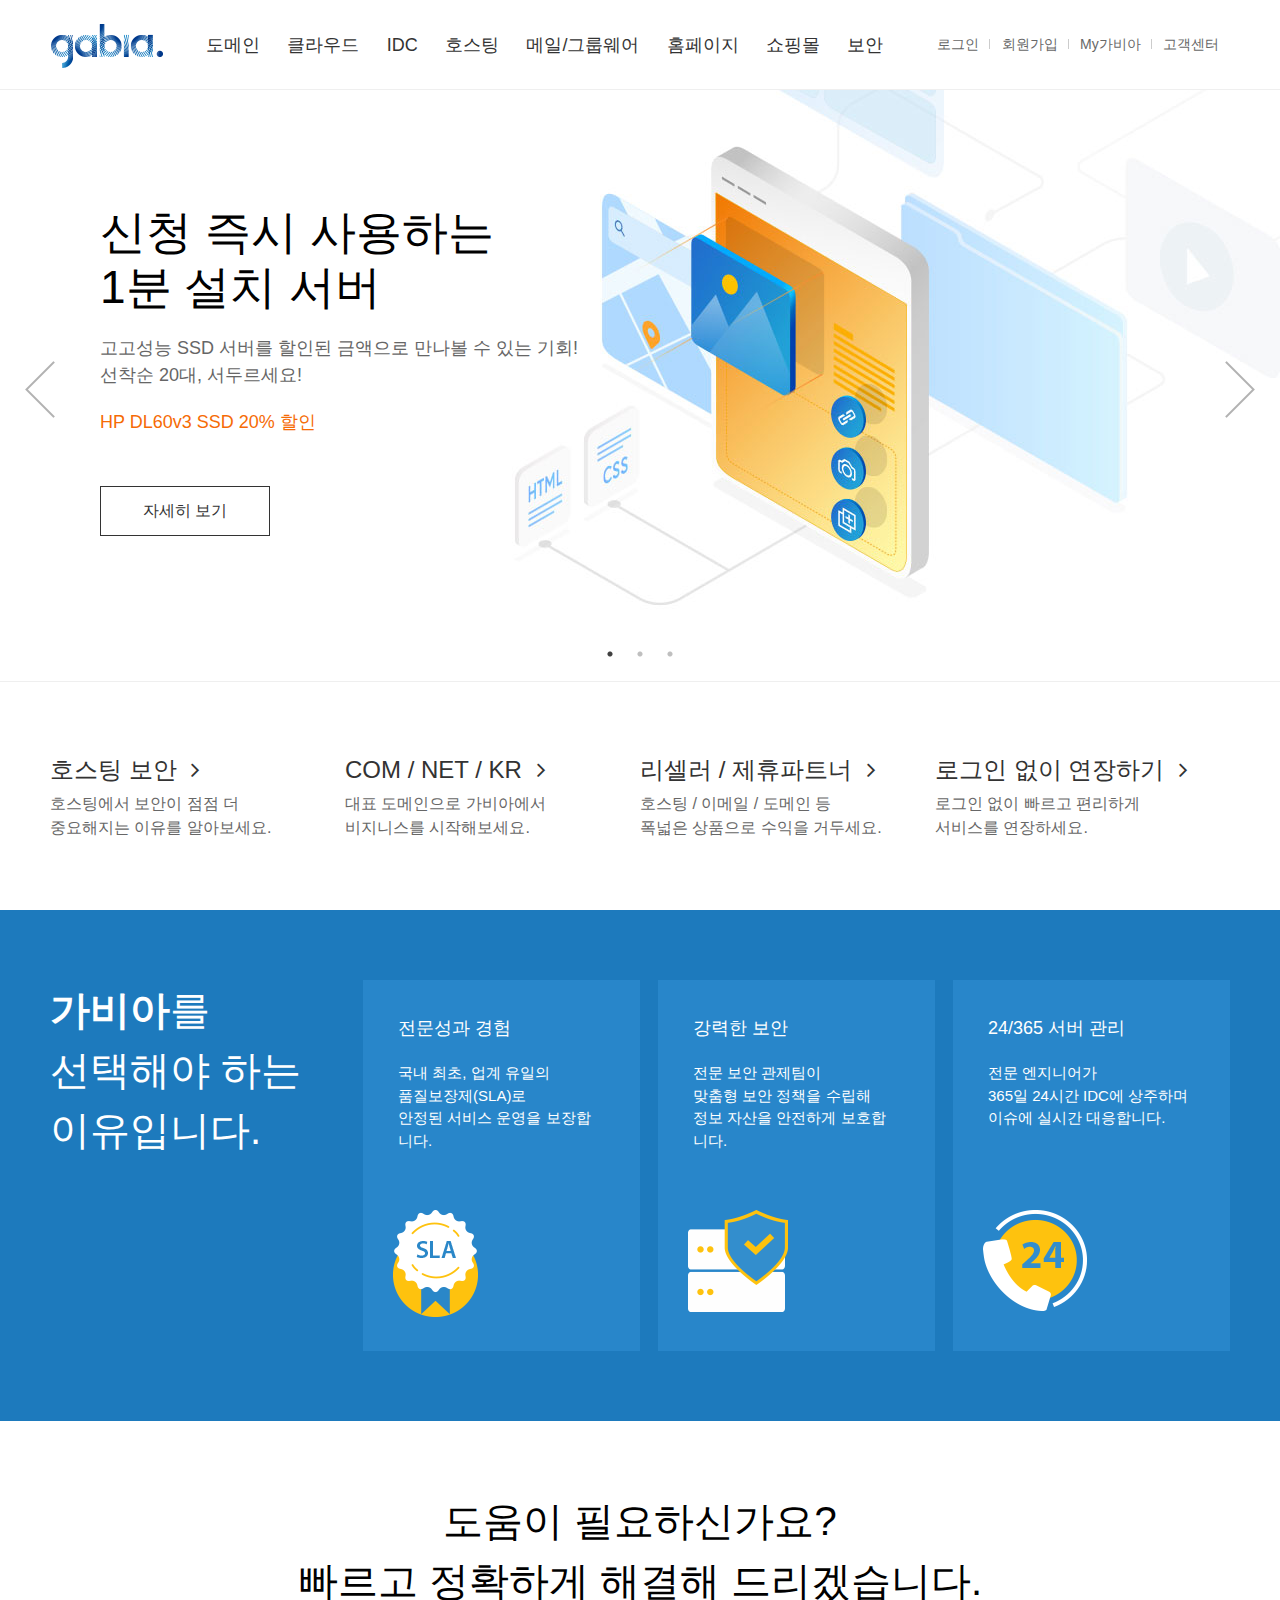
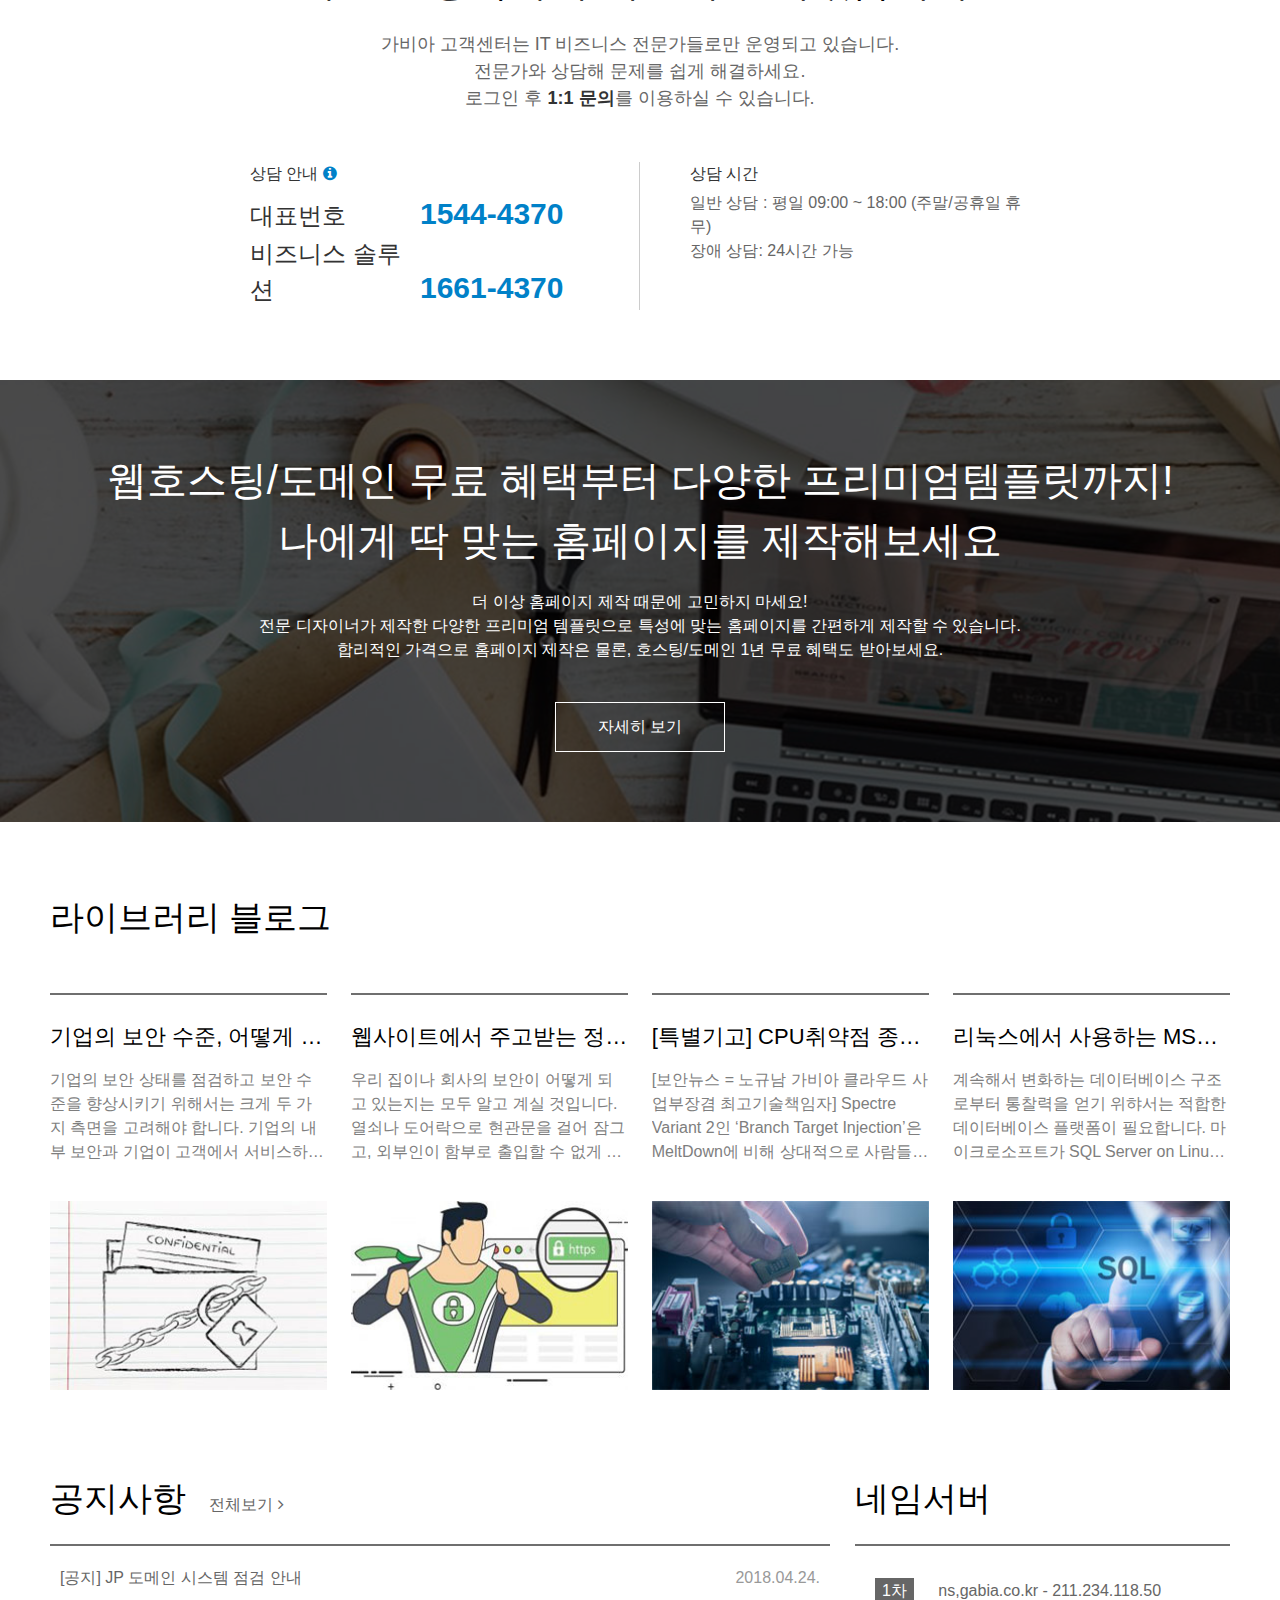
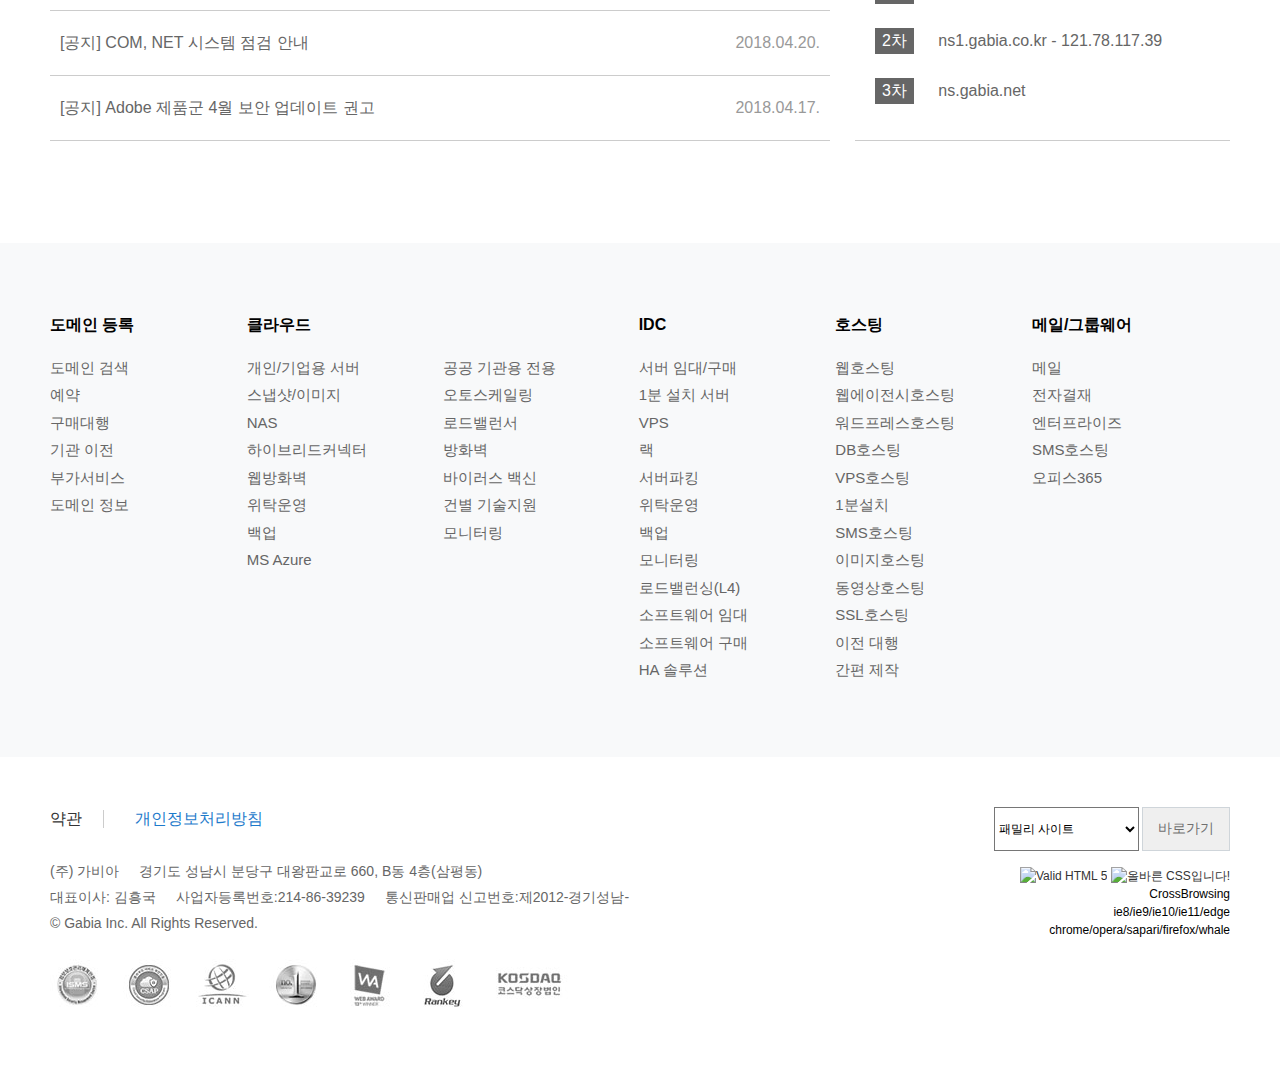
==== commit 7cb09d6c: "v1.0_2018.05.11" ====
--- a/gabia/index.html
+++ b/gabia/index.html
@@ -1,354 +1,389 @@
 <!DOCTYPE html>
 <html lang="ko">
-<head>
-	<meta charset="UTF-8">
-	<meta name="author" content="suger104">
-	<meta name="description" content="기업사이트 가비아 따라하기 교육 샘플입니다.">
-	<meta name="keywords" content="따라하기, 사이트만들기, 기업사이트">
-	<title>기업 사이트 샘플</title>
+	<head>
+		<meta charset="UTF-8">
+		<meta name="author" content="suger104">
+		<meta name="description" content="기업사이트 가비아 따라하기 교육 샘플입니다.">
+		<meta name="keywords" content="따라하기, 사이트만들기, 기업사이트">
+		<title>기업 사이트 샘플</title>
 
-	<!-- style -->
-	<link rel="stylesheet" href="assets/css/reset.css">
-	<link rel="stylesheet" href="assets/css/style.css">
-    
-    <!-- font -->
-	<link rel="stylesheet" href="assets/css/font-awesome.css">
-    
-    <!-- html5shiv -->
-    <script src="assets/js/html5shiv.js"></script>
-    
-    <!-- ie check -->
-    <script src="assets/js/ie-checker.js"></script>
-    
-    <!--[If IE 8]>
-	    <script type="text/javascript">
-	        alert("Please Upgrade Your BROWSER !");
-	    </script>
-	<![endif]-->
-</head>
-<body>
+		<!-- style -->
+		<link rel="stylesheet" href="assets/css/reset.css">
+		<link rel="stylesheet" href="assets/css/style.css">
+		<link rel="stylesheet" href="assets/css/slick.css">
+		<link rel="stylesheet" href="assets/css/slick-theme.css">
+		
+		<!-- font -->
+		<link rel="stylesheet" href="assets/css/font-awesome.css">
+		
+		<!-- html5shiv -->
+		<script src="assets/js/html5shiv.js"></script>
+		
+		<!-- ie check -->
+		<script src="assets/js/ie-checker.js"></script>
+		
+		<!--[If IE 8]>
+		<script type="text/javascript">
+		alert("Please Upgrade Your BROWSER !");
+		</script>
+		<![endif]-->
+	</head>
+	<body>
+		<div class="skip">
+			<a href="#blog">블로그</a>
+			<a href="#site">사이트맵</a>
+		</div>
+		<div id="wrap">
+			<header id="header">
+				<div class="container">
+					<div class="header">
+						<h1><img src="assets/img/logo.png" alt="가비아"></h1>
+						<nav class="gnb">
+							<ul>
+								<li><a href="#">도메인</a></li>
+								<li><a href="#">클라우드</a></li>
+								<li><a href="idc/hosting.html">IDC</a></li>
+								<li><a href="#">호스팅</a></li>
+								<li><a href="#">메일/그룹웨어</a></li>
+								<li><a href="#">홈페이지</a></li>
+								<li><a href="#">쇼핑몰</a></li>
+								<li><a href="#">보안</a></li>
+							</ul>
+						</nav>
+						<ul class="quick">
+							<li><a href="#">로그인</a></li>
+							<li><a href="#">회원가입</a></li>
+							<li><a href="#">My가비아</a></li>
+							<li class="last"><a href="#">고객센터</a></li>
+						</ul>
+					</div>
+				</div>
+			</header>
+			<!-- //header -->
+			<main>
+				<section id="banner">
+					<div class="banner-img1">
+						<div class="container">
+							<div class="banner">
+								<h2>신청 즉시 사용하는<br>1분 설치 서버</h2>
+								<p>고고성능 SSD 서버를 할인된 금액으로 만나볼 수 있는 기회!<br>선착순 20대, 서두르세요!</p>
+								<em>HP DL60v3 SSD 20% 할인</em>
+								<a href="#" class="view">자세히 보기</a>
+							</div>
+						</div>
+					</div>
+					<div class="banner-img2">
+						<div class="container">
+							<div class="banner">
+								<h2>신청 즉시 사용하는<br>1분 설치 서버</h2>
+								<p>고고성능 SSD 서버를 할인된 금액으로 만나볼 수 있는 기회!<br>선착순 20대, 서두르세요!</p>
+								<em>HP DL60v3 SSD 20% 할인</em>
+								<a href="#" class="view">자세히 보기</a>
+							</div>
+						</div>
+					</div>
+					<div class="banner-img3">
+						<div class="container">
+							<div class="banner">
+								<h2>신청 즉시 사용하는<br>1분 설치 서버</h2>
+								<p>고고성능 SSD 서버를 할인된 금액으로 만나볼 수 있는 기회!<br>선착순 20대, 서두르세요!</p>
+								<em>HP DL60v3 SSD 20% 할인</em>
+								<a href="#" class="view">자세히 보기</a>
+							</div>
+						</div>
+					</div>
+				</section>
+				<!-- //banner -->
 
-	<div class="skip">
-		<a href="#blog">블로그</a>
-		<a href="#site">사이트맵</a>
-	</div>
+				<section id="sbanner">
+					<div class="container">
+						<div class="sbanner">
+							<h3 class="ir">호스팅 보안, 리셀러, 로그인 정보</h3>
+							<div>
+								<a href="#" target="_blank" title="새창">
+									<h4>호스팅 보안 <i class="fa fa-angle-right" aria-hidden="true"></i></h4>
+									<p>호스팅에서 보안이 점점 더<br>중요해지는 이유를 알아보세요.</p>
+								</a>
+							</div>
+							<div>
+								<a href="#" target="_blank" title="새창">
+									<h4>COM / NET / KR <i class="fa fa-angle-right" aria-hidden="true"></i></h4>
+									<p>대표 도메인으로 가비아에서<br>비지니스를 시작해보세요.</p>
+								</a>
+							</div>
+							<div>
+								<a href="#" target="_blank" title="새창">
+									<h4>리셀러 / 제휴파트너 <i class="fa fa-angle-right" aria-hidden="true"></i></h4>
+									<p>호스팅 / 이메일 / 도메인 등<br>폭넓은 상품으로 수익을 거두세요.</p>
+								</a>
+							</div>
+							<div>
+								<a href="#" target="_blank" title="새창">
+									<h4>로그인 없이 연장하기 <i class="fa fa-angle-right" aria-hidden="true"></i></h4>
+									<p>로그인 없이 빠르고 편리하게<br>서비스를 연장하세요.</p>
+								</a>
+							</div>
+						</div>
+					</div>
+				</section>
+				<!-- //sbanner -->
+				<section id="select">
+					<div class="container">
+						<div class="select">
+							<h3><strong>가비아</strong>를<br>선택해야 하는<br>이유입니다.</h3>
+							<div class="simg1">
+								<h4>전문성과 경험</h4>
+								<p>국내 최초, 업계 유일의<br>품질보장제(SLA)로<br>안정된 서비스 운영을 보장합니다.</p>
+							</div>
+							<div class="simg2">
+								<h4>강력한 보안</h4>
+								<p>전문 보안 관제팀이<br>맞춤형 보안 정책을 수립해<br>정보 자산을 안전하게 보호합니다.</p>
+							</div>
+							<div class="simg3">
+								<h4>24/365 서버 관리</h4>
+								<p>전문 엔지니어가<br>365일 24시간 IDC에 상주하며<br>이슈에 실시간 대응합니다.</p>
+							</div>
+						</div>
+					</div>
+				</section>
+				<!-- //select -->
+				<section id="infor">
+					<div class="container">
+						<div class="infor">
+							<h3>도움이 필요하신가요?<br>빠르고 정확하게 해결해 드리겠습니다.</h3>
+							<p>가비아 고객센터는 IT 비즈니스 전문가들로만 운영되고 있습니다.<br>전문가와 상담해 문제를 쉽게 해결하세요.<br>로그인 후 <strong><a href="#">1:1 문의</a></strong>를 이용하실 수 있습니다.</p>
+							<div class="infor-box">
+								<div  class="in-left">
+									<h4>상담 안내<a href="#" title="팝업"><i class="fa fa-info-circle" aria-hidden="true"></i></a></h4>
+									<ul>
+										<li><em>대표번호</em><strong>1544-4370</strong></li>
+										<li><em>비즈니스 솔루션</em><strong>1661-4370</strong></li>
+									</ul>
+								</div>
+								<div class="in-right">
+									<h4>상담 시간</h4>
+									<ul>
+										<li>일반 상담 : 평일 09:00 ~ 18:00 (주말/공휴일 휴무)</li>
+										<li>장애 상담: 24시간 가능</li>
+									</ul>
+								</div>
+							</div>
+						</div>
+					</div>
+				</section>
+				<!-- //infor -->
+				<section id="ad">
+					<div class="container">
+						<div class="ad">
+							<h3>웹호스팅/도메인 무료 혜택부터 다양한 프리미엄템플릿까지!<br>나에게 딱 맞는 홈페이지를 제작해보세요</h3>
+							<p>더 이상 홈페이지 제작 때문에 고민하지 마세요!<br>전문 디자이너가 제작한 다양한 프리미엄 템플릿으로 특성에 맞는 홈페이지를 간편하게 제작할 수 있습니다.<br>합리적인 가격으로 홈페이지 제작은 물론, 호스팅/도메인 1년 무료 혜택도 받아보세요.</p>
+							<a href="#" class="view" title="새창">자세히 보기</a>
+						</div>
+					</div>
+				</section>
+				<!-- //ad -->
+				<section id="blog">
+					<div class="container">
+						<div class="blog">
+							<h3>라이브러리 블로그</h3>
+							<div class="blog-wrap">
+								<div>
+									<h4>기업의 보안 수준, 어떻게 높일까?</h4>
+									<p>기업의 보안 상태를 점검하고 보안 수준을 향상시키기 위해서는 크게 두 가지 측면을 고려해야 합니다. 기업의 내부 보안과 기업이 고객에서 서비스하는 부분에 대한 보안입니다. [기업내부 ...</p>
+									<figure>
+										<img src="assets/img/blog_bg1.jpg" alt="기업의 보안 수준과 관련된 이미지">
+									</figure>
+								</div>
+								<div>
+									<h4>웹사이트에서 주고받는 정보는 어떻게 보호될까?</h4>
+									<p>우리 집이나 회사의 보안이 어떻게 되고 있는지는 모두 알고 계실 것입니다. 열쇠나 도어락으로 현관문을 걸어 잠그고, 외부인이 함부로 출입할 수 없게 통제합니다. 그렇다면 방문하는 웹사이트의 ...</p>
+									<figure>
+										<img src="assets/img/blog_bg2.jpg" alt="웹사이트에서 주고받는 정보의 보호에 관련된 이미지">
+									</figure>
+								</div>
+								<div>
+									<h4>[특별기고] CPU취약점 종합보고서③: Spectre Variant 2</h4>
+									<p>[보안뉴스 = 노규남 가비아 클라우드 사업부장겸 최고기술책임자] Spectre Variant 2인 ‘Branch Target Injection’은 MeltDown에 비해 상대적으로 사람들이 덜 인지하는 취약점이다. MeltDown 취약점을 방치할 경우 가능한 상황에 대해서는 ...</p>
+									<figure>
+										<img src="assets/img/blog_bg3.jpg" alt="CPU취약점 종합보고서3에 관련된 이미지">
+									</figure>
+								</div>
+								<div class="last">
+									<h4>리눅스에서 사용하는 MSSQL Server 2017</h4>
+									<p>계속해서 변화하는 데이터베이스 구조로부터 통찰력을 얻기 위햐서는 적합한 데이터베이스 플랫폼이 필요합니다. 마이크로소프트가 SQL Server on Linux 2017을 출시하면서, 이제 SQL Server를 리눅스 운영 환경에서 사용할 ...</p>
+									<figure>
+										<img src="assets/img/blog_bg4.jpg" alt="리눅스에서 사용하는 MSSQL Server 2017에 관련된 이미지">
+									</figure>
+								</div>
+							</div>
+							<div class="notice-wrap">
+								<div class="nw-left">
+									<h3>공지사항</h3>
+									<a href="#" class="total">전체보기 <i class="fa fa-angle-right" aria-hidden="true"></i></a>
+									<ul>
+										<li><a href="#">[공지] JP 도메인 시스템 점검 안내</a><span>2018.04.24.</span></li>
+										<li><a href="#">[공지] COM, NET 시스템 점검 안내</a><span>2018.04.20.</span></li>
+										<li><a href="#">[공지] Adobe 제품군 4월 보안 업데이트 권고</a><span>2018.04.17.</span></li>
+									</ul>
+								</div>
+								<div class="nw-right">
+									<h3>네임서버</h3>
+									<ul>
+										<li><span>1차</span> ns,gabia.co.kr - 211.234.118.50</li>
+										<li><span>2차</span> ns1.gabia.co.kr - 121.78.117.39</li>
+										<li><span>3차</span> ns.gabia.net</li>
+									</ul>
+								</div>
+							</div>
+						</div>
+					</div>
+				</section>
+				<!-- //blog -->
+				<section id="site">
+					<h3 class="ir">사이트 전체 메뉴</h3>
+					<div class="container">
+						<div class="site">
+							<div>
+								<h4>도메인 등록</h4>
+								<ul>
+									<li><a href="#">도메인 검색</a></li>
+									<li><a href="#">예약</a></li>
+									<li><a href="#">구매대행</a></li>
+									<li><a href="#">기관 이전</a></li>
+									<li><a href="#">부가서비스</a></li>
+									<li><a href="#">도메인 정보</a></li>
+								</ul>
+							</div>
+							<div class="site-2">
+								<h4>클라우드</h4>
+								<ul>
+									<li><a href="#">개인/기업용 서버</a></li>
+									<li><a href="#">공공 기관용 전용</a></li>
+									<li><a href="#">스냅샷/이미지</a></li>
+									<li><a href="#">오토스케일링</a></li>
+									<li><a href="#">NAS</a></li>
+									<li><a href="#">로드밸런서</a></li>
+									<li><a href="#">하이브리드커넥터</a></li>
+									<li><a href="#">방화벽</a></li>
+									<li><a href="#">웹방화벽</a></li>
+									<li><a href="#">바이러스 백신</a></li>
+									<li><a href="#">위탁운영</a></li>
+									<li><a href="#">건별 기술지원</a></li>
+									<li><a href="#">백업</a></li>
+									<li><a href="#">모니터링</a></li>
+									<li><a href="#">MS Azure</a></li>
+								</ul>
+							</div>
+							<div>
+								<h4>IDC</h4>
+								<ul>
+									<li><a href="#">서버 임대/구매</a></li>
+									<li><a href="#">1분 설치 서버</a></li>
+									<li><a href="#">VPS</a></li>
+									<li><a href="#">랙</a></li>
+									<li><a href="#">서버파킹</a></li>
+									<li><a href="#">위탁운영</a></li>
+									<li><a href="#">백업</a></li>
+									<li><a href="#">모니터링</a></li>
+									<li><a href="#">로드밸런싱(L4)</a></li>
+									<li><a href="#">소프트웨어 임대</a></li>
+									<li><a href="#">소프트웨어 구매</a></li>
+									<li><a href="#">HA 솔루션</a></li>
+								</ul>
+							</div>
+							<div>
+								<h4>호스팅</h4>
+								<ul>
+									<li><a href="#">웹호스팅</a></li>
+									<li><a href="#">웹에이전시호스팅</a></li>
+									<li><a href="#">워드프레스호스팅</a></li>
+									<li><a href="#">DB호스팅</a></li>
+									<li><a href="#">VPS호스팅</a></li>
+									<li><a href="#">1분설치</a></li>
+									<li><a href="#">SMS호스팅</a></li>
+									<li><a href="#">이미지호스팅</a></li>
+									<li><a href="#">동영상호스팅</a></li>
+									<li><a href="#">SSL호스팅</a></li>
+									<li><a href="#">이전 대행</a></li>
+									<li><a href="#">간편 제작</a></li>
+								</ul>
+							</div>
+							<div>
+								<h4>메일/그룹웨어</h4>
+								<ul>
+									<li><a href="#">메일</a></li>
+									<li><a href="#">전자결재</a></li>
+									<li><a href="#">엔터프라이즈</a></li>
+									<li><a href="#">SMS호스팅</a></li>
+									<li><a href="#">오피스365</a></li>
+								</ul>
+							</div>
+						</div>
+					</div>
+				</section>
+				<!-- //site -->
+			</main>
+			<footer id="footer">
+				<h3 class="ir">푸터 정보</h3>
+				<div class="container">
+					<div class="footer">
+						<ul class="policy">
+							<li><a href="#">약관</a></li>
+							<li class="last"><a href="#">개인정보처리방침</a></li>
+						</ul>
+						<address class="address">
+							<p><span>(주) 가비아</span>경기도 성남시 분당구 대왕판교로 660, B동 4층(삼평동)</p>
+							<p><span>대표이사: 김흥국</span><span>사업자등록번호:214-86-39239</span>통신판매업 신고번호:제2012-경기성남-</p>
+							<p>&copy; Gabia Inc. All Rights Reserved.</p>
+						</address>
+						<ul class="icon">
+							<li><img src="assets/img/footer-bg1.jpg" alt="아이콘 설명1"></li>
+							<li><img src="assets/img/footer-bg2.jpg" alt="아이콘 설명2"></li>
+							<li><img src="assets/img/footer-bg3.jpg" alt="아이콘 설명3"></li>
+							<li><img src="assets/img/footer-bg4.jpg" alt="아이콘 설명4"></li>
+							<li><img src="assets/img/footer-bg5.jpg" alt="아이콘 설명5"></li>
+							<li><img src="assets/img/footer-bg6.jpg" alt="아이콘 설명6"></li>
+							<li><img src="assets/img/footer-bg7.jpg" alt="아이콘 설명7"></li>
+						</ul>
+						<div class="family">
+							<label for="family-site" class="ir">패밀리 사이트</label>
+							<select id="family-site" title="가비아 패밀리 사이트 목록 바로가기">
+								<option value="http://naver.com">패밀리 사이트</option>
+								<option value="http://naver.com">기업 도메인</option>
+								<option value="http://naver.com">하이웍스</option>
+								<option value="http://naver.com">IX서비스</option>
+							</select>
+							<button type="button" class="family-btn">바로가기</button>
+						</div>
+						<div class="w3c">
+							<a href="http://validator.kldp.org/check?uri=referer"
+								onclick="this.href=this.href.replace(/referer$/,encodeURIComponent(document.URL))"><img
+							src="//validator.kldp.org/w3cimgs/validate/html5-blue.png" alt="Valid HTML 5" height="15" width="80"></a>
+							<a href="http://css-validator.kldp.org/check/referer">
+								<img style="border:0;width:80px;height:15px"
+								src="http://validator.kldp.org/w3cimgs/validate/css-green.png"
+								alt="올바른 CSS입니다!" />
+							</a>
+							<p>CrossBrowsing<br>ie8/ie9/ie10/ie11/edge<br>chrome/opera/sapari/firefox/whale</p>
+						</div>
+					</div>
+				</div>
+			</footer>
+			<!-- //footer -->
+		</div>
+		<!-- //wrap -->
 
-
-	<div id="wrap">
-		<header id="header">
-			<div class="container">
-				<div class="header">
-					<h1><img src="assets/img/logo.png" alt="가비아"></h1>
-					<nav class="gnb">
-						<ul>
-							<li><a href="#">도메인</a></li>
-							<li><a href="#">클라우드</a></li>
-							<li><a href="idc/hosting.html">IDC</a></li>
-							<li><a href="#">호스팅</a></li>
-							<li><a href="#">메일/그룹웨어</a></li>
-							<li><a href="#">홈페이지</a></li>
-							<li><a href="#">쇼핑몰</a></li>
-							<li><a href="#">보안</a></li>
-						</ul>
-					</nav>
-					<ul class="quick">
-						<li><a href="#">로그인</a></li>
-						<li><a href="#">회원가입</a></li>
-						<li><a href="#">My가비아</a></li>
-						<li class="last"><a href="#">고객센터</a></li>
-					</ul>
-				</div>
-			</div>
-		</header>
-		<!-- //header -->
-		<main>
-			<section id="banner">
-				<div class="container">
-					<div class="banner">
-						<h2>신청 즉시 사용하는<br>1분 설치 서버</h2>
-						<p>고고성능 SSD 서버를 할인된 금액으로 만나볼 수 있는 기회!<br>선착순 20대, 서두르세요!</p>
-						<em>HP DL60v3 SSD 20% 할인</em>
-						<a href="#" class="view">자세히 보기</a>
-					</div>
-				</div>
-			</section>
-			<!-- //banner -->
-			<section id="sbanner">
-				<div class="container">
-					<div class="sbanner">
-						<h3 class="ir">호스팅 보안, 리셀러, 로그인 정보</h3>
-						<div>
-							<a href="#" target="_blank" title="새창">
-								<h4>호스팅 보안 <i class="fa fa-angle-right" aria-hidden="true"></i></h4>
-								<p>호스팅에서 보안이 점점 더<br>중요해지는 이유를 알아보세요.</p>
-							</a>
-						</div>
-						<div>
-							<a href="#" target="_blank" title="새창">
-								<h4>COM / NET / KR <i class="fa fa-angle-right" aria-hidden="true"></i></h4>
-								<p>대표 도메인으로 가비아에서<br>비지니스를 시작해보세요.</p>
-							</a>
-						</div>
-						<div>
-							<a href="#" target="_blank" title="새창">
-								<h4>리셀러 / 제휴파트너 <i class="fa fa-angle-right" aria-hidden="true"></i></h4>
-								<p>호스팅 / 이메일 / 도메인 등<br>폭넓은 상품으로 수익을 거두세요.</p>
-							</a>
-						</div>
-						<div>
-							<a href="#" target="_blank" title="새창">
-								<h4>로그인 없이 연장하기 <i class="fa fa-angle-right" aria-hidden="true"></i></h4>
-								<p>로그인 없이 빠르고 편리하게<br>서비스를 연장하세요.</p>
-							</a>
-						</div>
-					</div>
-				</div>
-			</section>
-			<!-- //sbanner -->
-			<section id="select">
-				<div class="container">
-					<div class="select">
-						<h3><strong>가비아</strong>를<br>선택해야 하는<br>이유입니다.</h3>
-						<div class="simg1">
-							<h4>전문성과 경험</h4>
-							<p>국내 최초, 업계 유일의<br>품질보장제(SLA)로<br>안정된 서비스 운영을 보장합니다.</p>
-						</div>
-						<div class="simg2">
-							<h4>강력한 보안</h4>
-							<p>전문 보안 관제팀이<br>맞춤형 보안 정책을 수립해<br>정보 자산을 안전하게 보호합니다.</p>
-						</div>
-						<div class="simg3">
-							<h4>24/365 서버 관리</h4>
-							<p>전문 엔지니어가<br>365일 24시간 IDC에 상주하며<br>이슈에 실시간 대응합니다.</p>
-						</div>
-					</div>
-				</div>
-			</section>
-			<!-- //select -->
-			<section id="infor">
-				<div class="container">
-					<div class="infor">
-						<h3>도움이 필요하신가요?<br>빠르고 정확하게 해결해 드리겠습니다.</h3>
-						<p>가비아 고객센터는 IT 비즈니스 전문가들로만 운영되고 있습니다.<br>전문가와 상담해 문제를 쉽게 해결하세요.<br>로그인 후 <strong><a href="#">1:1 문의</a></strong>를 이용하실 수 있습니다.</p>
-						<div class="infor-box">
-							<div  class="in-left">
-								<h4>상담 안내<a href="#" title="팝업"><i class="fa fa-info-circle" aria-hidden="true"></i></a></h4>
-								<ul>
-									<li><em>대표번호</em><strong>1544-4370</strong></li>
-									<li><em>비즈니스 솔루션</em><strong>1661-4370</strong></li>
-								</ul>
-							</div>
-							<div class="in-right">
-								<h4>상담 시간</h4>
-								<ul>
-									<li>일반 상담 : 평일 09:00 ~ 18:00 (주말/공휴일 휴무)</li>
-									<li>장애 상담: 24시간 가능</li>
-								</ul>
-							</div>
-						</div>
-					</div>
-				</div>
-			</section>
-			<!-- //infor -->
-			<section id="ad">
-				<div class="container">
-					<div class="ad">
-						<h3>웹호스팅/도메인 무료 혜택부터 다양한 프리미엄템플릿까지!<br>나에게 딱 맞는 홈페이지를 제작해보세요</h3>
-						<p>더 이상 홈페이지 제작 때문에 고민하지 마세요!<br>전문 디자이너가 제작한 다양한 프리미엄 템플릿으로 특성에 맞는 홈페이지를 간편하게 제작할 수 있습니다.<br>합리적인 가격으로 홈페이지 제작은 물론, 호스팅/도메인 1년 무료 혜택도 받아보세요.</p>
-						<a href="#" class="view" title="새창">자세히 보기</a>
-					</div>
-				</div>
-			</section>
-			<!-- //ad -->
-			<section id="blog">
-				<div class="container">
-					<div class="blog">
-						<h3>라이브러리 블로그</h3>
-						<div class="blog-wrap">
-							<div>
-								<h4>기업의 보안 수준, 어떻게 높일까?</h4>
-								<p>기업의 보안 상태를 점검하고 보안 수준을 향상시키기 위해서는 크게 두 가지 측면을 고려해야 합니다. 기업의 내부 보안과 기업이 고객에서 서비스하는 부분에 대한 보안입니다. [기업내부 ...</p>
-								<figure>
-									<img src="assets/img/blog_bg1.jpg" alt="기업의 보안 수준과 관련된 이미지">
-								</figure>
-							</div>
-							<div>
-								<h4>웹사이트에서 주고받는 정보는 어떻게 보호될까?</h4>
-								<p>우리 집이나 회사의 보안이 어떻게 되고 있는지는 모두 알고 계실 것입니다. 열쇠나 도어락으로 현관문을 걸어 잠그고, 외부인이 함부로 출입할 수 없게 통제합니다. 그렇다면 방문하는 웹사이트의 ...</p>
-								<figure>
-									<img src="assets/img/blog_bg2.jpg" alt="웹사이트에서 주고받는 정보의 보호에 관련된 이미지">
-								</figure>
-							</div>
-							<div>
-								<h4>[특별기고] CPU취약점 종합보고서③: Spectre Variant 2</h4>
-								<p>[보안뉴스 = 노규남 가비아 클라우드 사업부장겸 최고기술책임자] Spectre Variant 2인 ‘Branch Target Injection’은 MeltDown에 비해 상대적으로 사람들이 덜 인지하는 취약점이다. MeltDown 취약점을 방치할 경우 가능한 상황에 대해서는 ...</p>
-								<figure>
-									<img src="assets/img/blog_bg3.jpg" alt="CPU취약점 종합보고서3에 관련된 이미지">
-								</figure>
-							</div>
-							<div class="last">
-								<h4>리눅스에서 사용하는 MSSQL Server 2017</h4>
-								<p>계속해서 변화하는 데이터베이스 구조로부터 통찰력을 얻기 위햐서는 적합한 데이터베이스 플랫폼이 필요합니다. 마이크로소프트가 SQL Server on Linux 2017을 출시하면서, 이제 SQL Server를 리눅스 운영 환경에서 사용할 ...</p>
-								<figure>
-									<img src="assets/img/blog_bg4.jpg" alt="리눅스에서 사용하는 MSSQL Server 2017에 관련된 이미지">
-								</figure>
-							</div>
-						</div>
-						<div class="notice-wrap">
-							<div class="nw-left">
-								<h3>공지사항</h3>
-								<a href="#" class="total">전체보기 <i class="fa fa-angle-right" aria-hidden="true"></i></a>
-								<ul>
-									<li><a href="#">[공지] JP 도메인 시스템 점검 안내</a><span>2018.04.24.</span></li>
-									<li><a href="#">[공지] COM, NET 시스템 점검 안내</a><span>2018.04.20.</span></li>
-									<li><a href="#">[공지] Adobe 제품군 4월 보안 업데이트 권고</a><span>2018.04.17.</span></li>
-								</ul>
-							</div>
-							<div class="nw-right">
-								<h3>네임서버</h3>
-								<ul>
-									<li><span>1차</span> ns,gabia.co.kr - 211.234.118.50</li>
-									<li><span>2차</span> ns1.gabia.co.kr - 121.78.117.39</li>
-									<li><span>3차</span> ns.gabia.net</li>
-								</ul>
-							</div>
-						</div>
-					</div>
-				</div>
-			</section>
-			<!-- //blog -->
-			<section id="site">
-				<h3 class="ir">사이트 전체 메뉴</h3>
-				<div class="container">
-					<div class="site">
-						<div>
-							<h4>도메인 등록</h4>
-							<ul>
-								<li><a href="#">도메인 검색</a></li>
-								<li><a href="#">예약</a></li>
-								<li><a href="#">구매대행</a></li>
-								<li><a href="#">기관 이전</a></li>
-								<li><a href="#">부가서비스</a></li>
-								<li><a href="#">도메인 정보</a></li>
-							</ul>
-						</div>
-						<div class="site-2">
-							<h4>클라우드</h4>
-							<ul>
-								<li><a href="#">개인/기업용 서버</a></li>
-								<li><a href="#">공공 기관용 전용</a></li>
-								<li><a href="#">스냅샷/이미지</a></li>
-								<li><a href="#">오토스케일링</a></li>
-								<li><a href="#">NAS</a></li>
-								<li><a href="#">로드밸런서</a></li>
-								<li><a href="#">하이브리드커넥터</a></li>
-								<li><a href="#">방화벽</a></li>
-								<li><a href="#">웹방화벽</a></li>
-								<li><a href="#">바이러스 백신</a></li>
-								<li><a href="#">위탁운영</a></li>
-								<li><a href="#">건별 기술지원</a></li>
-								<li><a href="#">백업</a></li>
-								<li><a href="#">모니터링</a></li>
-								<li><a href="#">MS Azure</a></li>
-							</ul>
-						</div>
-						<div>
-							<h4>IDC</h4>
-							<ul>
-								<li><a href="#">서버 임대/구매</a></li>
-								<li><a href="#">1분 설치 서버</a></li>
-								<li><a href="#">VPS</a></li>
-								<li><a href="#">랙</a></li>
-								<li><a href="#">서버파킹</a></li>
-								<li><a href="#">위탁운영</a></li>
-								<li><a href="#">백업</a></li>
-								<li><a href="#">모니터링</a></li>
-								<li><a href="#">로드밸런싱(L4)</a></li>
-								<li><a href="#">소프트웨어 임대</a></li>
-								<li><a href="#">소프트웨어 구매</a></li>
-								<li><a href="#">HA 솔루션</a></li>
-							</ul>
-						</div>
-						<div>
-							<h4>호스팅</h4>
-							<ul>
-								<li><a href="#">웹호스팅</a></li>
-								<li><a href="#">웹에이전시호스팅</a></li>
-								<li><a href="#">워드프레스호스팅</a></li>
-								<li><a href="#">DB호스팅</a></li>
-								<li><a href="#">VPS호스팅</a></li>
-								<li><a href="#">1분설치</a></li>
-								<li><a href="#">SMS호스팅</a></li>
-								<li><a href="#">이미지호스팅</a></li>
-								<li><a href="#">동영상호스팅</a></li>
-								<li><a href="#">SSL호스팅</a></li>
-								<li><a href="#">이전 대행</a></li>
-								<li><a href="#">간편 제작</a></li>
-							</ul>
-						</div>
-						<div>
-							<h4>메일/그룹웨어</h4>
-							<ul>
-								<li><a href="#">메일</a></li>
-								<li><a href="#">전자결재</a></li>
-								<li><a href="#">엔터프라이즈</a></li>
-								<li><a href="#">SMS호스팅</a></li>
-								<li><a href="#">오피스365</a></li>
-							</ul>
-						</div>
-					</div>
-				</div>
-			</section>
-			<!-- //site -->
-		</main>
-		<footer id="footer">
-			<h3 class="ir">푸터 정보</h3>
-			<div class="container">
-				<div class="footer">
-					<ul class="policy">
-						<li><a href="#">약관</a></li>
-						<li class="last"><a href="#">개인정보처리방침</a></li>
-					</ul>
-					<address class="address">
-						<p><span>(주) 가비아</span>경기도 성남시 분당구 대왕판교로 660, B동 4층(삼평동)</p>
-						<p><span>대표이사: 김흥국</span><span>사업자등록번호:214-86-39239</span>통신판매업 신고번호:제2012-경기성남-</p>
-						<p>&copy; Gabia Inc. All Rights Reserved.</p>
-					</address>
-					<ul class="icon">
-						<li><img src="assets/img/footer-bg1.jpg" alt="아이콘 설명1"></li>
-						<li><img src="assets/img/footer-bg2.jpg" alt="아이콘 설명2"></li>
-						<li><img src="assets/img/footer-bg3.jpg" alt="아이콘 설명3"></li>
-						<li><img src="assets/img/footer-bg4.jpg" alt="아이콘 설명4"></li>
-						<li><img src="assets/img/footer-bg5.jpg" alt="아이콘 설명5"></li>
-						<li><img src="assets/img/footer-bg6.jpg" alt="아이콘 설명6"></li>
-						<li><img src="assets/img/footer-bg7.jpg" alt="아이콘 설명7"></li>
-					</ul>
-					<div class="family">
-						<label for="family-site" class="ir">패밀리 사이트</label>
-						<select id="family-site" title="가비아 패밀리 사이트 목록 바로가기">
-							<option value="http://naver.com">패밀리 사이트</option>
-							<option value="http://naver.com">기업 도메인</option>
-							<option value="http://naver.com">하이웍스</option>
-							<option value="http://naver.com">IX서비스</option>
-						</select>
-						<button type="button" class="family-btn">바로가기</button>
-					</div>
-                    <div class="w3c">
-                        <a href="http://validator.kldp.org/check?uri=referer"
-                          onclick="this.href=this.href.replace(/referer$/,encodeURIComponent(document.URL))"><img
-                          src="//validator.kldp.org/w3cimgs/validate/html5-blue.png" alt="Valid HTML 5" height="15" width="80"></a>
-                        <a href="http://css-validator.kldp.org/check/referer">
-                            <img style="border:0;width:80px;height:15px"
-                                src="http://validator.kldp.org/w3cimgs/validate/css-green.png"
-                                alt="올바른 CSS입니다!" />
-                        </a>
-                        <p>CrossBrowsing<br>ie8/ie9/ie10/ie11/edge<br>chrome/opera/sapari/firefox/whale</p>
-                    </div>
-				</div>
-			</div>
-		</footer>
-		<!-- //footer -->
-	</div>
-	<!-- //wrap -->
-</body>
+		<!-- script -->
+		<script src="assets/js/jquery.min_1.12.4.js"></script>
+		<script src="assets/js/slick.min.js"></script>
+		<script>
+			$(document).ready(function(){
+				$('#banner').slick({
+					autoplay: true,
+					autoplaySpeed: 3000,
+					dots: true
+				});
+			});
+		</script>
+	</body>
 </html>--- a/gabia/assets/css/style.css
+++ b/gabia/assets/css/style.css
@@ -7,7 +7,7 @@
 .ie10 #wrap {background: #555;}
 .ie11 #wrap {background: #999;}*/
 #header {height:89px; border-bottom:1px solid #efefef;}
-#banner {height:550px; background:url(../img/banner-bg1.jpg) no-repeat center top;}
+#banner {}
 #sbanner {border-top:1px solid #efefef;}
 #select {background-color:#1d7abd;}
 #infor {}
@@ -57,6 +57,9 @@
 .banner em {font-size:18px; color:#f66b05; display:block;}
 .banner .view {font-size:16px; display:inline-block; margin-top:50px; border:1px solid #333; background-color:#fff; padding:12px 42px; transition: all 0.3s ease;}
 .banner .view:hover {background-color:#000; color:#fff;}
+.banner-img1 {background:url(../img/banner-bg1.jpg)no-repeat center top;}
+.banner-img2 {background:url(../img/banner-bg1.jpg)no-repeat center top;}
+.banner-img3 {background:url(../img/banner-bg1.jpg)no-repeat center top;}
 
 /* sbanner */
 .sbanner {overflow:hidden; padding:70px 0;}
